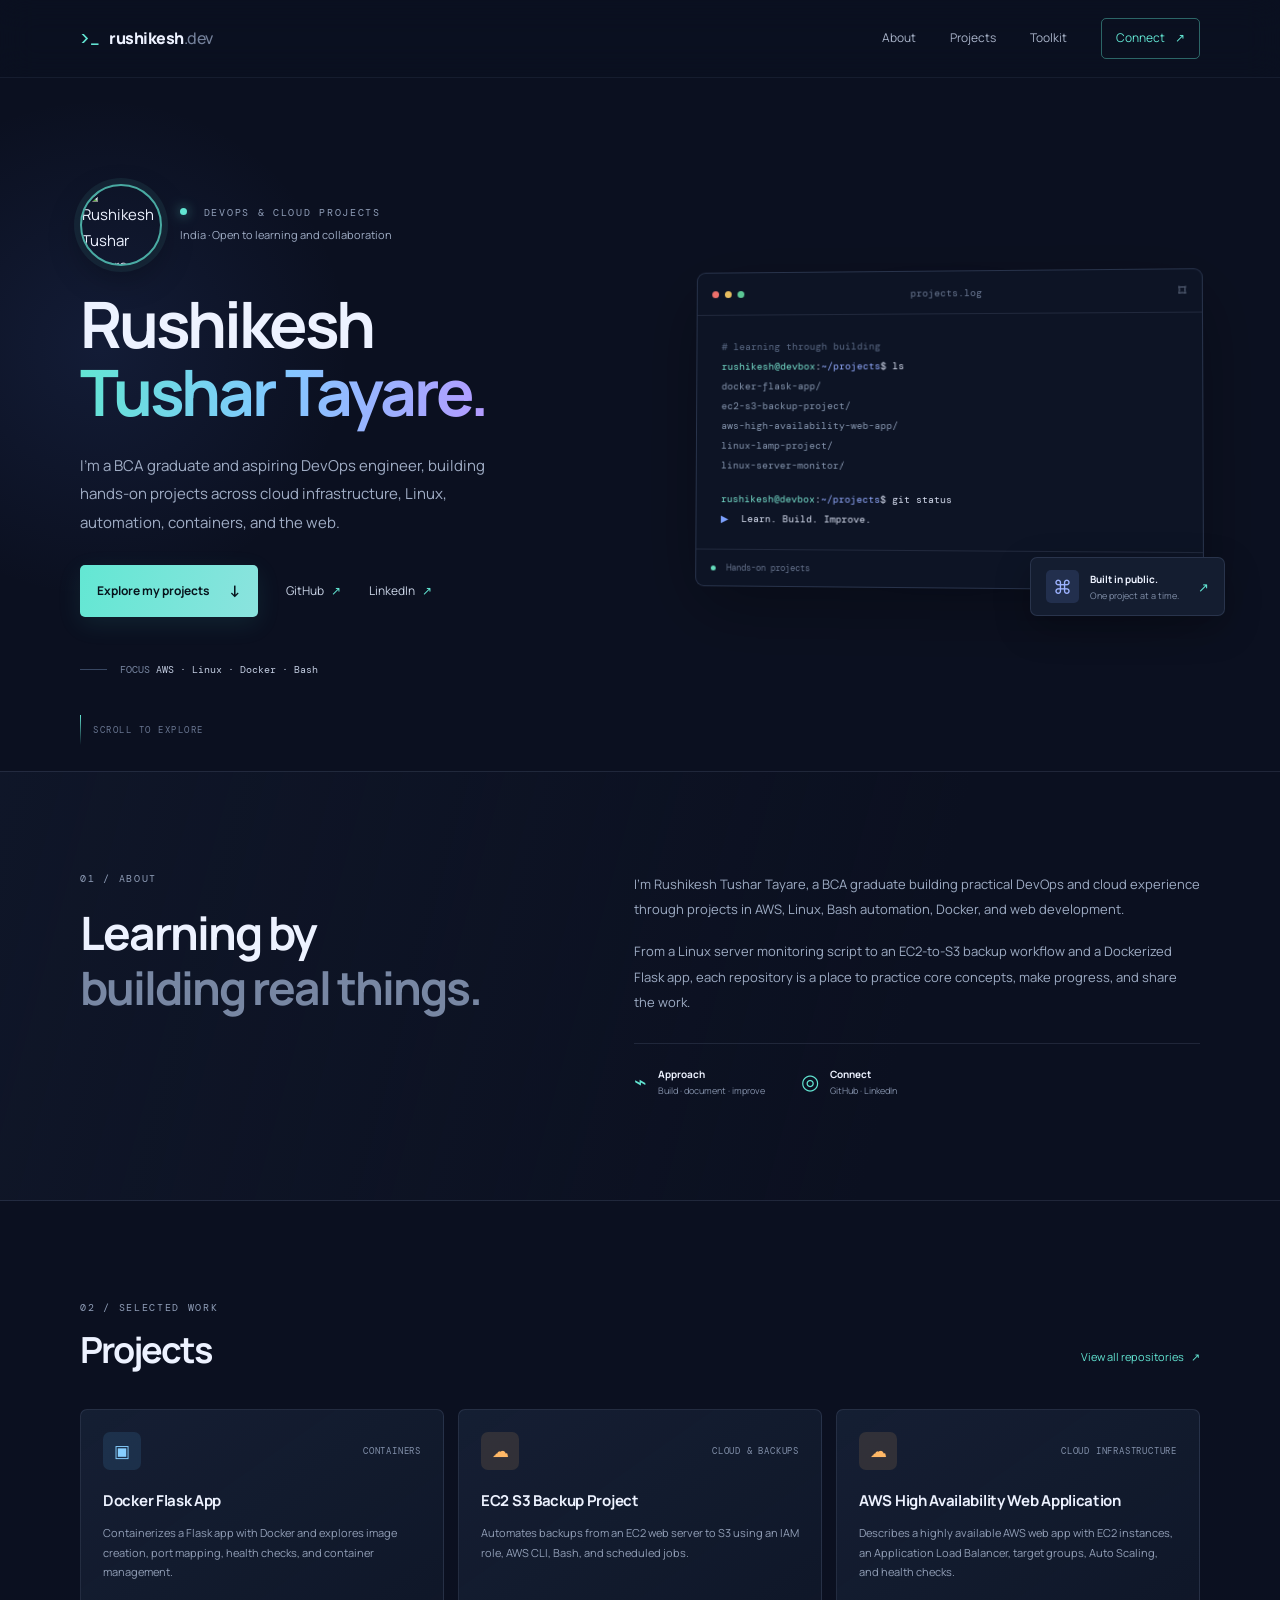
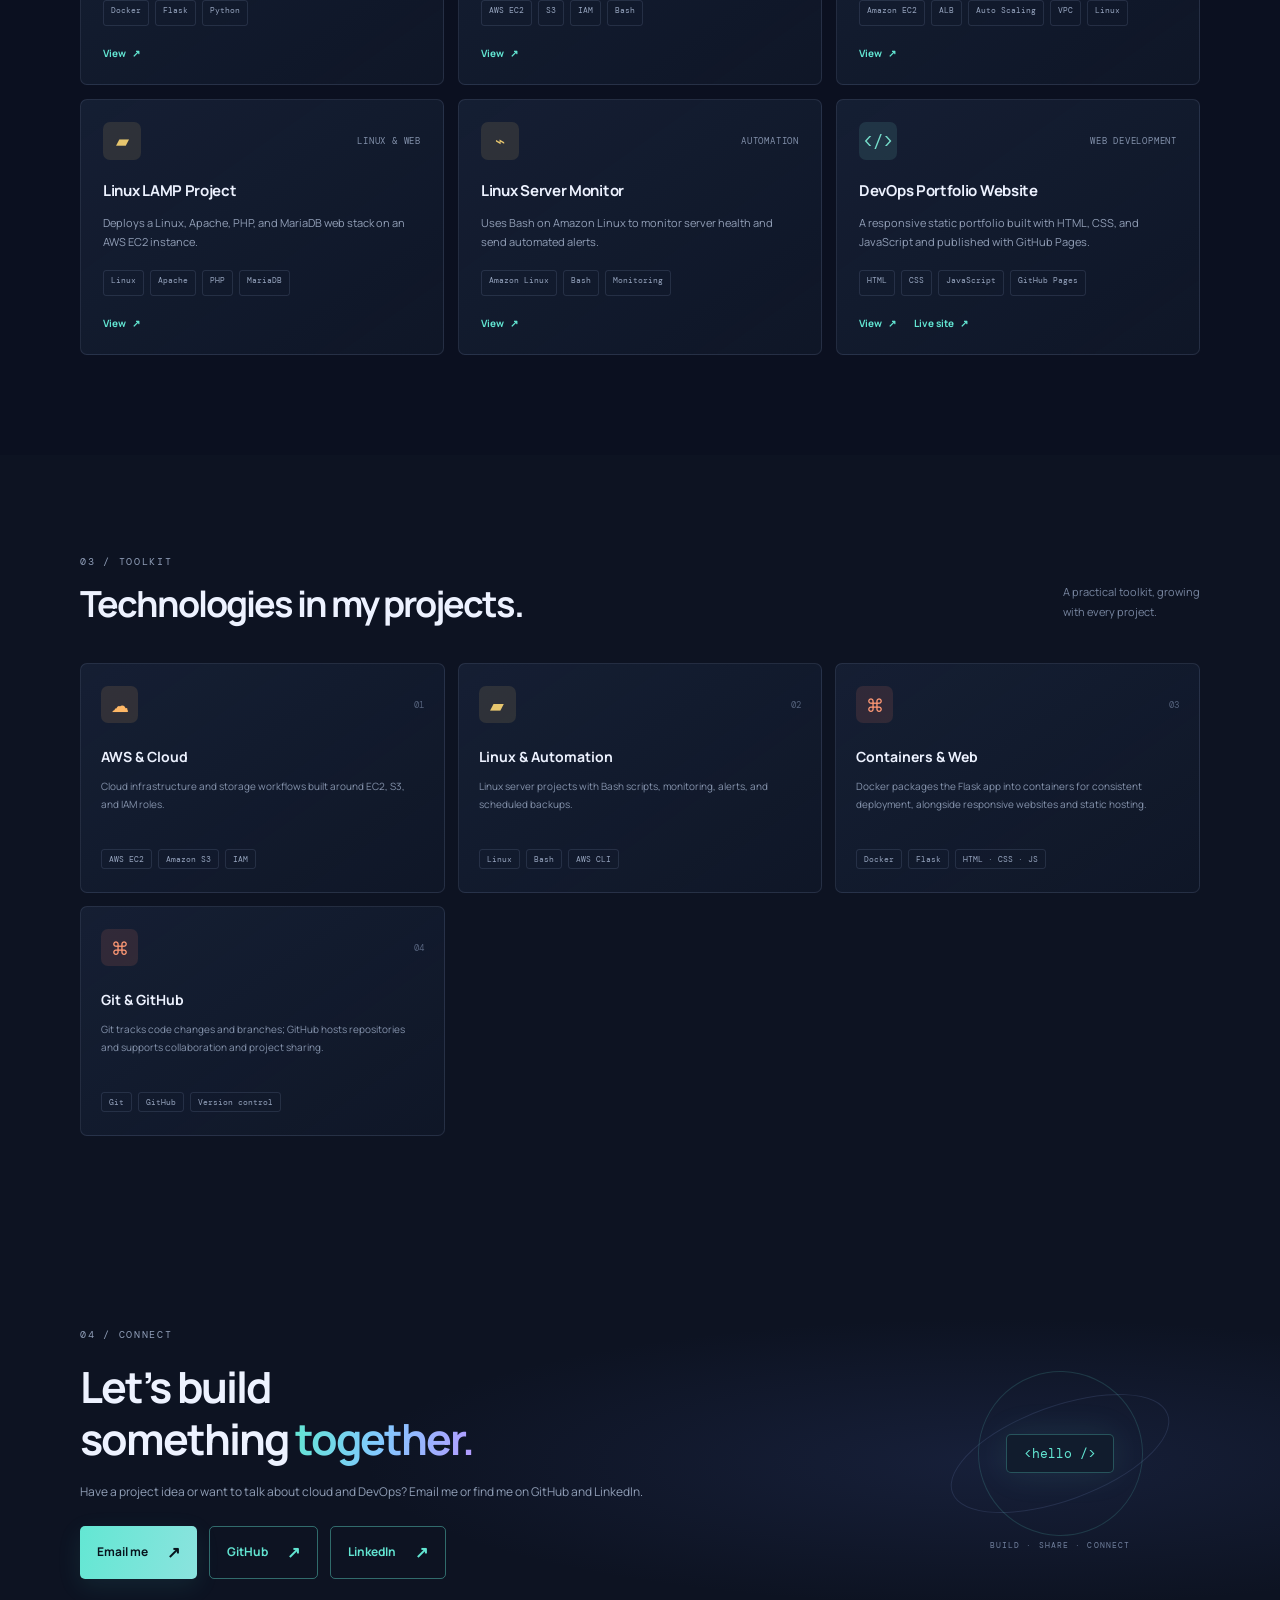
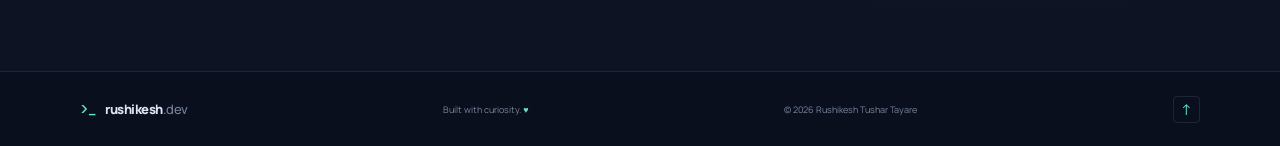
==== index.html @ ea8a92d8 "Updated portfolio" ====
<!doctype html>
<html lang="en">
<head>
  <meta charset="utf-8">
  <meta name="viewport" content="width=device-width, initial-scale=1">
  <meta name="theme-color" content="#0b1020">
  <meta name="description" content="Explore the DevOps, cloud, Linux, and web development projects of Rushikesh Tushar Tayare.">
  <meta property="og:type" content="website">
  <meta property="og:title" content="Rushikesh Tushar Tayare | DevOps &amp; Cloud Projects">
  <meta property="og:description" content="Hands-on projects in AWS, Linux, Docker, automation, and web development.">
  <meta property="og:image" content="https://avatars.githubusercontent.com/u/154408357?v=4">
  <title>Rushikesh Tushar Tayare | DevOps &amp; Cloud Projects</title>
  <link rel="icon" type="image/svg+xml" href="favicon.svg">
  <link rel="preconnect" href="https://fonts.googleapis.com">
  <link rel="preconnect" href="https://fonts.gstatic.com" crossorigin>
  <link href="https://fonts.googleapis.com/css2?family=DM+Mono:wght@400;500&family=Manrope:wght@400;500;600;700;800&display=swap" rel="stylesheet">
  <link rel="stylesheet" href="style.css">
  <link rel="stylesheet" href="portfolio.css">
  <script src="script.js" defer></script>
</head>
<body>
  <a class="skip-link" href="#main">Skip to content</a>
  <header class="site-header">
    <nav class="nav shell" aria-label="Main navigation">
      <a class="brand" href="#home" aria-label="Rushikesh Tushar Tayare home">
        <span class="brand-mark">&gt;_</span>
        <span>rushikesh<span class="brand-muted">.dev</span></span>
      </a>
      <button class="menu-toggle" aria-expanded="false" aria-controls="nav-links" aria-label="Open navigation">
        <span></span><span></span>
      </button>
      <div class="nav-links" id="nav-links">
        <a href="#about">About</a>
        <a href="#projects">Projects</a>
        <a href="#skills">Toolkit</a>
        <a class="nav-cta" href="#contact">Connect <span aria-hidden="true">↗</span></a>
      </div>
    </nav>
  </header>

  <main id="main">
    <section class="hero shell" id="home">
      <div class="hero-copy">
        <div class="hero-profile">
          <img
            class="profile-photo"
            src="https://avatars.githubusercontent.com/u/154408357?v=4"
            alt="Rushikesh Tushar Tayare"
            width="88"
            height="88"
            fetchpriority="high">
          <div>
            <p class="eyebrow"><span class="status-dot"></span> DEVOPS &amp; CLOUD PROJECTS</p>
            <p class="profile-location">India <span aria-hidden="true">·</span> Open to learning and collaboration</p>
          </div>
        </div>
        <h1>Rushikesh<br><span class="gradient-text">Tushar Tayare.</span></h1>
        <p class="hero-lede">I’m a BCA graduate and aspiring DevOps engineer, building hands-on projects across cloud infrastructure, Linux, automation, containers, and the web.</p>
        <div class="hero-actions">
          <a class="button button-primary" href="#projects">Explore my projects <span aria-hidden="true">↓</span></a>
          <a class="text-link" href="https://github.com/RushikeshTayare" target="_blank" rel="noopener noreferrer">GitHub <span aria-hidden="true">↗</span></a>
          <a class="text-link" href="https://www.linkedin.com/in/rushikesh-tayare-87b55a338/" target="_blank" rel="noopener noreferrer">LinkedIn <span aria-hidden="true">↗</span></a>
        </div>
        <div class="hero-note">
          <span class="note-line"></span>
          <span>FOCUS <b>AWS · Linux · Docker · Bash</b></span>
        </div>
      </div>
      <div class="terminal-wrap" aria-label="Project highlights">
        <div class="terminal-glow"></div>
        <div class="terminal">
          <div class="terminal-bar">
            <div class="window-dots"><i></i><i></i><i></i></div>
            <span>projects.log</span>
            <span class="terminal-lock" aria-hidden="true">⌑</span>
          </div>
          <div class="terminal-body">
            <p class="terminal-muted"># learning through building</p>
            <p><span class="prompt">rushikesh@devbox</span>:<span class="path">~/projects</span>$ ls</p>
            <p class="terminal-green">docker-flask-app/</p>
            <p class="terminal-green">ec2-s3-backup-project/</p>
            <p class="terminal-green">aws-high-availability-web-app/</p>
            <p class="terminal-green">linux-lamp-project/</p>
            <p class="terminal-green">linux-server-monitor/</p>
            <p class="terminal-spacer"><span class="prompt">rushikesh@devbox</span>:<span class="path">~/projects</span>$ git status</p>
            <p><span class="terminal-blue">▶</span> Learn. Build. Improve.</p>
          </div>
          <div class="terminal-footer">
            <span><i class="tiny-dot"></i> Hands-on projects</span>
            <span>GITHUB&nbsp; · &nbsp;OPEN SOURCE</span>
          </div>
        </div>
        <div class="float-card">
          <span class="float-icon" aria-hidden="true">⌘</span>
          <span><b>Built in public.</b><small>One project at a time.</small></span>
          <span class="float-spark" aria-hidden="true">↗</span>
        </div>
      </div>
      <a class="scroll-cue" href="#about"><span></span> SCROLL TO EXPLORE</a>
    </section>

    <section class="section about-section" id="about">
      <div class="shell two-column">
        <div>
          <p class="eyebrow">01 / ABOUT</p>
          <h2>Learning by<br><span class="muted-heading">building real things.</span></h2>
        </div>
        <div class="about-content">
          <p>I’m Rushikesh Tushar Tayare, a BCA graduate building practical DevOps and cloud experience through projects in AWS, Linux, Bash automation, Docker, and web development.</p>
          <p>From a Linux server monitoring script to an EC2-to-S3 backup workflow and a Dockerized Flask app, each repository is a place to practice core concepts, make progress, and share the work.</p>
          <div class="about-facts">
            <div>
              <span class="fact-icon" aria-hidden="true">⌁</span>
              <span><b>Approach</b><small>Build · document · improve</small></span>
            </div>
            <div>
              <span class="fact-icon" aria-hidden="true">◎</span>
              <span><b>Connect</b><small>GitHub · LinkedIn</small></span>
            </div>
          </div>
        </div>
      </div>
    </section>

    <section class="section projects-section" id="projects">
      <div class="shell">
        <div class="section-heading">
          <div>
            <p class="eyebrow">02 / SELECTED WORK</p>
            <h2>Projects</h2>
          </div>
          <a class="section-aside projects-profile-link" href="https://github.com/RushikeshTayare?tab=repositories" target="_blank" rel="noopener noreferrer">View all repositories <span aria-hidden="true">↗</span></a>
        </div>
        <div class="repo-grid">
          <article class="repo-card">
            <div class="repo-card-top"><span class="repo-icon icon-docker" aria-hidden="true">▣</span><span class="repo-category">CONTAINERS</span></div>
            <h3>Docker Flask App</h3>
            <p>Containerizes a Flask app with Docker and explores image creation, port mapping, health checks, and container management.</p>
            <div class="project-stack"><span>Docker</span><span>Flask</span><span>Python</span></div>
            <a class="repo-link" href="https://github.com/RushikeshTayare/Docker-Flask-App" target="_blank" rel="noopener noreferrer" aria-label="View Docker Flask App on GitHub">View <span aria-hidden="true">↗</span></a>
          </article>
          <article class="repo-card">
            <div class="repo-card-top"><span class="repo-icon icon-aws" aria-hidden="true">☁</span><span class="repo-category">CLOUD &amp; BACKUPS</span></div>
            <h3>EC2 S3 Backup Project</h3>
            <p>Automates backups from an EC2 web server to S3 using an IAM role, AWS CLI, Bash, and scheduled jobs.</p>
            <div class="project-stack"><span>AWS EC2</span><span>S3</span><span>IAM</span><span>Bash</span></div>
            <a class="repo-link" href="https://github.com/RushikeshTayare/ec2-s3-backup-project" target="_blank" rel="noopener noreferrer" aria-label="View EC2 S3 Backup Project on GitHub">View <span aria-hidden="true">↗</span></a>
          </article>
          <article class="repo-card">
            <div class="repo-card-top"><span class="repo-icon icon-aws" aria-hidden="true">☁</span><span class="repo-category">CLOUD INFRASTRUCTURE</span></div>
            <h3>AWS High Availability Web Application</h3>
            <p>Describes a highly available AWS web app with EC2 instances, an Application Load Balancer, target groups, Auto Scaling, and health checks.</p>
            <div class="project-stack"><span>Amazon EC2</span><span>ALB</span><span>Auto Scaling</span><span>VPC</span><span>Linux</span></div>
            <a class="repo-link" href="https://www.linkedin.com/posts/rushikesh-tayare-87b55a338_aws-awscloud-cloudcomputing-ugcPost-7507514193667887104-Xfch/" target="_blank" rel="noopener noreferrer" aria-label="View AWS High Availability Web Application post on LinkedIn">View <span aria-hidden="true">↗</span></a>
          </article>
          <article class="repo-card">
            <div class="repo-card-top"><span class="repo-icon icon-linux" aria-hidden="true">▰</span><span class="repo-category">LINUX &amp; WEB</span></div>
            <h3>Linux LAMP Project</h3>
            <p>Deploys a Linux, Apache, PHP, and MariaDB web stack on an AWS EC2 instance.</p>
            <div class="project-stack"><span>Linux</span><span>Apache</span><span>PHP</span><span>MariaDB</span></div>
            <a class="repo-link" href="https://github.com/RushikeshTayare/linux-lamp-project" target="_blank" rel="noopener noreferrer" aria-label="View Linux LAMP Project on GitHub">View <span aria-hidden="true">↗</span></a>
          </article>
          <article class="repo-card">
            <div class="repo-card-top"><span class="repo-icon icon-linux" aria-hidden="true">⌁</span><span class="repo-category">AUTOMATION</span></div>
            <h3>Linux Server Monitor</h3>
            <p>Uses Bash on Amazon Linux to monitor server health and send automated alerts.</p>
            <div class="project-stack"><span>Amazon Linux</span><span>Bash</span><span>Monitoring</span></div>
            <a class="repo-link" href="https://github.com/RushikeshTayare/linux-server-monitor" target="_blank" rel="noopener noreferrer" aria-label="View Linux Server Monitor on GitHub">View <span aria-hidden="true">↗</span></a>
          </article>
          <article class="repo-card">
            <div class="repo-card-top"><span class="repo-icon icon-web" aria-hidden="true">&lt;/&gt;</span><span class="repo-category">WEB DEVELOPMENT</span></div>
            <h3>DevOps Portfolio Website</h3>
            <p>A responsive static portfolio built with HTML, CSS, and JavaScript and published with GitHub Pages.</p>
            <div class="project-stack"><span>HTML</span><span>CSS</span><span>JavaScript</span><span>GitHub Pages</span></div>
            <div class="repo-actions">
              <a class="repo-link" href="https://github.com/RushikeshTayare/DevOps-Portfolio-Website" target="_blank" rel="noopener noreferrer" aria-label="View DevOps Portfolio Website repository on GitHub">View <span aria-hidden="true">↗</span></a>
              <a class="repo-link" href="https://RushikeshTayare.github.io/DevOps-Portfolio-Website/" target="_blank" rel="noopener noreferrer" aria-label="View live DevOps Portfolio Website">Live site <span aria-hidden="true">↗</span></a>
            </div>
          </article>
        </div>
      </div>
    </section>

    <section class="section skills-section" id="skills">
      <div class="shell">
        <div class="section-heading">
          <div>
            <p class="eyebrow">03 / TOOLKIT</p>
            <h2>Technologies in my projects.</h2>
          </div>
          <p class="section-aside">A practical toolkit, growing<br>with every project.</p>
        </div>
        <div class="skill-grid">
          <article class="skill-card">
            <div class="skill-top"><span class="skill-icon icon-aws" aria-hidden="true">☁</span><span class="skill-index">01</span></div>
            <h3>AWS &amp; Cloud</h3>
            <p>Cloud infrastructure and storage workflows built around EC2, S3, and IAM roles.</p>
            <div class="skill-tags"><span>AWS EC2</span><span>Amazon S3</span><span>IAM</span></div>
          </article>
          <article class="skill-card">
            <div class="skill-top"><span class="skill-icon icon-linux" aria-hidden="true">▰</span><span class="skill-index">02</span></div>
            <h3>Linux &amp; Automation</h3>
            <p>Linux server projects with Bash scripts, monitoring, alerts, and scheduled backups.</p>
            <div class="skill-tags"><span>Linux</span><span>Bash</span><span>AWS CLI</span></div>
          </article>
          <article class="skill-card">
            <div class="skill-top"><span class="skill-icon icon-git" aria-hidden="true">⌘</span><span class="skill-index">03</span></div>
            <h3>Containers &amp; Web</h3>
            <p>Docker packages the Flask app into containers for consistent deployment, alongside responsive websites and static hosting.</p>
            <div class="skill-tags"><span>Docker</span><span>Flask</span><span>HTML · CSS · JS</span></div>
          </article>
          <article class="skill-card">
            <div class="skill-top"><span class="skill-icon icon-git" aria-hidden="true">⌘</span><span class="skill-index">04</span></div>
            <h3>Git &amp; GitHub</h3>
            <p>Git tracks code changes and branches; GitHub hosts repositories and supports collaboration and project sharing.</p>
            <div class="skill-tags"><span>Git</span><span>GitHub</span><span>Version control</span></div>
          </article>
        </div>
      </div>
    </section>

    <section class="contact-section" id="contact">
      <div class="shell contact-inner">
        <div>
          <p class="eyebrow">04 / CONNECT</p>
          <h2>Let’s build<br>something <span class="gradient-text">together.</span></h2>
          <p>Have a project idea or want to talk about cloud and DevOps? Email me or find me on GitHub and LinkedIn.</p>
          <div class="contact-links">
            <a class="button button-primary" href="mailto:tayarerushikesh5@gmail.com">Email me <span aria-hidden="true">↗</span></a>
            <a class="button button-outline" href="https://github.com/RushikeshTayare" target="_blank" rel="noopener noreferrer">GitHub <span aria-hidden="true">↗</span></a>
            <a class="button button-outline" href="https://www.linkedin.com/in/rushikesh-tayare-87b55a338/" target="_blank" rel="noopener noreferrer">LinkedIn <span aria-hidden="true">↗</span></a>
          </div>
        </div>
        <div class="contact-aside" aria-hidden="true">
          <span class="contact-orbit orbit-one"></span>
          <span class="contact-orbit orbit-two"></span>
          <span class="contact-symbol">&lt;hello /&gt;</span>
          <small>BUILD · SHARE · CONNECT</small>
        </div>
      </div>
    </section>
  </main>

  <footer class="footer">
    <div class="shell footer-inner">
      <a class="brand" href="#home" aria-label="Back to Rushikesh Tushar Tayare home">
        <span class="brand-mark">&gt;_</span>
        <span>rushikesh<span class="brand-muted">.dev</span></span>
      </a>
      <span>Built with curiosity. <span class="footer-heart" aria-hidden="true">♥</span></span>
      <span>© <span id="year">2026</span> Rushikesh Tushar Tayare</span>
      <a class="back-top" href="#home" aria-label="Back to top">↑</a>
    </div>
  </footer>
</body>
</html>
---- style.css ----
:root{--bg:#0b1020;--surface:#10172a;--surface-2:#141d32;--line:rgba(168,186,220,.13);--text:#edf2ff;--muted:#9aa8c2;--dim:#65738e;--cyan:#62e5d2;--blue:#7c9dff;--purple:#bd8cff;--mono:"DM Mono",monospace;--sans:"Manrope",sans-serif}*{box-sizing:border-box}html{scroll-behavior:smooth;scroll-padding-top:90px}body{margin:0;background:var(--bg);color:var(--text);font-family:var(--sans);font-size:15px;line-height:1.7;-webkit-font-smoothing:antialiased}a{color:inherit;text-decoration:none}button{font:inherit}.shell{width:min(1120px,calc(100% - 56px));margin-inline:auto}.skip-link{position:absolute;top:-60px;left:20px;padding:10px 16px;background:var(--cyan);color:var(--bg);z-index:20}.skip-link:focus{top:10px}.site-header{height:78px;border-bottom:1px solid rgba(168,186,220,.08);position:sticky;top:0;z-index:10;background:rgba(11,16,32,.88);backdrop-filter:blur(16px)}.nav{height:100%;display:flex;align-items:center;justify-content:space-between}.brand{display:inline-flex;align-items:center;gap:10px;font-weight:800;letter-spacing:-.5px;font-size:16px}.brand-mark{font:500 16px var(--mono);color:var(--cyan)}.brand-muted{color:#74819a;font-weight:500}.nav-links{display:flex;align-items:center;gap:34px;font-size:12px;color:#aab5ca}.nav-links>a:not(.nav-cta):hover,.text-link:hover{color:var(--cyan)}.nav-cta{border:1px solid rgba(98,229,210,.4);padding:9px 14px;color:var(--cyan);border-radius:5px}.nav-cta span{padding-left:8px}.menu-toggle{display:none}.hero{min-height:650px;padding-top:106px;padding-bottom:95px;display:grid;grid-template-columns:1fr .92fr;align-items:center;gap:60px;position:relative}.hero:before{content:"";position:absolute;width:520px;height:520px;left:-240px;top:10px;background:radial-gradient(circle,rgba(77,115,216,.12),transparent 68%);pointer-events:none}.hero-copy{position:relative;z-index:1}.eyebrow{font:400 10px var(--mono);letter-spacing:1.7px;color:#8f9db7;margin:0 0 20px}.status-dot{display:inline-block;width:7px;height:7px;background:var(--cyan);border-radius:50%;margin-right:9px;box-shadow:0 0 12px rgba(98,229,210,.65);vertical-align:1px}.hero h1{font-size:clamp(48px,6.4vw,76px);line-height:1.07;letter-spacing:-4px;margin:0;font-weight:700}.gradient-text{background:linear-gradient(100deg,var(--cyan),#82c9ff 48%,#b49aff);background-clip:text;-webkit-background-clip:text;color:transparent}.hero-lede{max-width:450px;color:#a0adc5;font-size:15px;margin:25px 0 28px;line-height:1.9}.hero-lede strong{color:#e8efff;font-weight:700}.hero-actions{display:flex;align-items:center;gap:28px}.button{display:inline-flex;align-items:center;gap:19px;padding:12px 17px;border-radius:5px;font-size:12px;font-weight:700}.button-primary{color:#07131c;background:linear-gradient(105deg,#63e7d3,#8be3de);box-shadow:0 7px 25px rgba(67,207,192,.1);transition:transform .2s,box-shadow .2s}.button-primary:hover{transform:translateY(-2px);box-shadow:0 10px 32px rgba(67,207,192,.23)}.button span{font-size:16px}.text-link{font-size:12px;color:#cad4e6}.text-link span{color:var(--cyan);padding-left:5px}.hero-note{display:flex;align-items:center;gap:13px;margin-top:46px;color:#7886a1;font:10px var(--mono)}.hero-note b{color:#c2cce0;font-weight:400}.note-line{height:1px;width:27px;background:#384762}.terminal-wrap{position:relative;padding:27px 0 28px}.terminal-glow{position:absolute;inset:10% 5%;background:radial-gradient(ellipse,rgba(64,101,199,.19),transparent 70%);filter:blur(20px)}.terminal{position:relative;border:1px solid rgba(137,161,207,.22);border-radius:9px;background:#0d1425;box-shadow:0 22px 70px rgba(0,0,0,.3);overflow:hidden;transform:perspective(900px) rotateY(-3deg) rotateX(1deg)}.terminal-bar{height:43px;border-bottom:1px solid var(--line);display:grid;grid-template-columns:1fr 1fr 1fr;align-items:center;text-align:center;color:#687690;font:10px var(--mono)}.window-dots{display:flex;gap:6px;padding-left:15px}.window-dots i{width:7px;height:7px;border-radius:50%;background:#ed706b}.window-dots i:nth-child(2){background:#e7bd5f}.window-dots i:nth-child(3){background:#5bc795}.terminal-lock{text-align:right;padding-right:15px;color:#75829a;font-size:15px}.terminal-body{padding:22px 25px 20px;color:#d6ddef;font:10px/2 var(--mono);white-space:nowrap}.terminal-body p{margin:0}.terminal-muted{color:#586782}.prompt{color:#75ddca}.path{color:#91a9fc}.terminal-green{color:#8494ad}.terminal-spacer{margin-top:14px!important}.terminal-blue{color:#7da2ff;padding-right:7px}.terminal-success{color:#63e4c1;margin-top:8px!important}.terminal-success span{font-size:14px;padding-right:5px}.terminal-url{color:#8492ac;padding-left:19px}.cursor{display:inline-block;height:12px;width:6px;background:var(--cyan);vertical-align:-2px;animation:blink 1s steps(2,start) infinite}.terminal-footer{border-top:1px solid var(--line);height:37px;padding:0 15px;display:flex;align-items:center;justify-content:space-between;color:#65728c;font:9px var(--mono)}.tiny-dot{display:inline-block;width:5px;height:5px;border-radius:50%;background:#65dcbc;margin-right:6px}.float-card{position:absolute;right:-25px;bottom:0;display:flex;gap:11px;align-items:center;border:1px solid rgba(143,166,210,.17);background:#141d30;padding:12px 15px;border-radius:7px;box-shadow:0 12px 35px rgba(0,0,0,.25)}.float-icon{display:grid;place-items:center;background:rgba(124,157,255,.14);color:#9db2ff;width:33px;height:33px;border-radius:5px;font-size:19px}.float-card b,.float-card small{display:block}.float-card b{font-size:10px}.float-card small{font-size:9px;color:#8290aa}.float-spark{color:var(--cyan);font-size:13px;margin-left:8px}.scroll-cue{position:absolute;bottom:26px;left:0;color:#697691;font:9px var(--mono);letter-spacing:1.5px;display:flex;align-items:center;gap:12px}.scroll-cue span{height:30px;width:1px;background:linear-gradient(var(--cyan),transparent)}.section{padding:100px 0}.about-section{border-top:1px solid var(--line);border-bottom:1px solid var(--line);background:linear-gradient(105deg,rgba(20,29,50,.45),transparent 70%)}.two-column{display:grid;grid-template-columns:.9fr 1.1fr;gap:90px}.section h2,.contact-section h2{font-size:clamp(32px,4.2vw,46px);line-height:1.2;letter-spacing:-2px;margin:0;font-weight:700}.muted-heading{color:#7887a3}.about-content>p{color:#9eacc4;margin:0 0 17px;font-size:13px;line-height:1.95}.about-facts{border-top:1px solid var(--line);margin-top:28px;padding-top:20px;display:flex;gap:36px}.about-facts>div{display:flex;gap:11px;align-items:center}.fact-icon{font-size:21px;color:var(--cyan)}.about-facts b,.about-facts small{display:block}.about-facts b{font-size:10px}.about-facts small{font-size:9px;color:#8491aa}.skills-section{background:#0d1322}.section-heading{display:flex;align-items:end;justify-content:space-between;margin-bottom:38px}.section-heading .eyebrow{margin-bottom:14px}.section-heading h2{font-size:36px}.section-aside{font-size:11px;color:#7886a0;margin:0 0 4px;line-height:1.8}.skill-grid{display:grid;grid-template-columns:repeat(3,1fr);gap:13px}.skill-card{background:linear-gradient(145deg,rgba(22,32,53,.92),rgba(16,24,41,.8));border:1px solid var(--line);padding:22px 20px 19px;border-radius:7px;min-height:230px;transition:border-color .2s,transform .2s}.skill-card:hover{border-color:rgba(98,229,210,.35);transform:translateY(-3px)}.skill-top{display:flex;align-items:center;justify-content:space-between;margin-bottom:22px}.skill-icon{height:37px;width:37px;display:grid;place-items:center;border-radius:7px;font-size:18px}.icon-git{color:#ff9975;background:rgba(255,135,103,.12)}.icon-linux{color:#e7c66e;background:rgba(231,198,110,.12)}.icon-aws{color:#ffb866;background:rgba(255,184,102,.12)}.icon-web{color:#75ddca;background:rgba(117,221,202,.12);font:11px var(--mono)}.skill-index{font:9px var(--mono);color:#55627c}.skill-card h3{font-size:14px;margin:0 0 8px}.skill-card p{font-size:10px;color:#8593ac;line-height:1.8;min-height:55px;margin:0 0 17px}.skill-tags,.project-stack{display:flex;flex-wrap:wrap;gap:6px}.skill-tags span,.project-stack span{font:8px var(--mono);color:#96a4be;border:1px solid rgba(154,174,213,.15);padding:4px 7px;border-radius:3px}.learning-note{margin:22px 0 0;text-align:center;color:#8491a8;font-size:10px}.learning-note span{color:var(--cyan);padding-right:6px}.projects-section{background:#0b1020}.project-card{display:grid;grid-template-columns:1.05fr .95fr;border:1px solid var(--line);border-radius:8px;overflow:hidden;background:#11192b}.project-visual{min-height:355px;background:radial-gradient(ellipse at 60% 45%,rgba(49,75,143,.46),transparent 58%),linear-gradient(135deg,#111d35,#0d1425);position:relative;display:grid;place-items:center;overflow:hidden}.project-grid-bg{position:absolute;inset:0;background-image:linear-gradient(rgba(142,164,208,.055) 1px,transparent 1px),linear-gradient(90deg,rgba(142,164,208,.055) 1px,transparent 1px);background-size:34px 34px;mask-image:linear-gradient(transparent,#000 25%,#000 75%,transparent)}.browser-window{width:72%;height:240px;background:#f5f7fb;border-radius:7px;position:relative;box-shadow:0 22px 58px rgba(0,0,0,.38);transform:rotate(-3deg);overflow:hidden}.browser-top{height:24px;background:#e9edf5;display:flex;align-items:center;gap:4px;padding:0 9px}.browser-top span{height:5px;width:5px;border-radius:50%;background:#f0807b}.browser-top span:nth-child(2){background:#edc96b}.browser-top span:nth-child(3){background:#75c99a}.browser-top i{height:7px;width:52%;margin-left:13px;border-radius:7px;background:#d6dce8}.browser-content{position:relative;height:calc(100% - 24px);padding:14px 20px;background:linear-gradient(120deg,#fafbff,#e9f2ff)}.mini-nav{display:flex;align-items:center;gap:13px;color:#8d9ab4}.mini-nav b{font:800 12px var(--sans);color:#1d2942;margin-right:auto}.mini-nav b span{color:#43cbbb}.mini-nav i{width:20px;height:3px;border-radius:3px;background:#d1d9e8}.mini-copy{position:relative;z-index:2;margin-top:27px}.mini-copy small{display:block;font:7px var(--mono);letter-spacing:1px;color:#7687a7}.mini-copy strong{display:block;color:#172542;font-size:24px;line-height:1.15;letter-spacing:-1px;margin:6px 0}.mini-copy em{display:block;height:3px;width:75px;margin:4px 0;background:#c8d4e8;border-radius:4px}.mini-copy em+em{width:55px}.mini-copy button{display:block;margin-top:12px;width:55px;height:14px;border:0;border-radius:3px;background:#45cbb9}.mini-orb{position:absolute;right:23px;top:37px;width:120px;height:120px;border-radius:50%;background:radial-gradient(circle at 35% 30%,#c7d8ff,#7292eb 45%,#8c65c9 75%);box-shadow:0 13px 26px rgba(87,105,177,.28)}.visual-label{position:absolute;left:19px;bottom:16px;color:#8090ad;font:8px var(--mono);letter-spacing:1px}.project-info{padding:40px 37px;display:flex;flex-direction:column;justify-content:center}.project-type{font:9px var(--mono);letter-spacing:1px;color:#8a99b4;margin:0 0 14px}.project-info h3{font-size:22px;letter-spacing:-.8px;margin:0 0 12px}.project-info>p:not(.project-type){font-size:11px;line-height:1.9;color:#94a1b8;margin:0 0 18px}.project-stack{margin-bottom:24px}.project-links{display:flex;gap:23px;font-size:10px;font-weight:700}.project-links a{color:#c9d4e8}.project-links a:hover{color:var(--cyan)}.project-links span{color:var(--cyan);padding-left:4px}.coming-soon{margin-top:14px;border:1px dashed rgba(147,168,205,.2);padding:15px 18px;border-radius:6px;display:flex;align-items:center;gap:13px}.coming-icon{width:30px;height:30px;border-radius:5px;display:grid;place-items:center;color:var(--cyan);background:rgba(98,229,210,.08);font-size:18px}.coming-soon b,.coming-soon small{display:block}.coming-soon b{font-size:10px}.coming-soon small{font-size:9px;color:#8592a9}.coming-status{margin-left:auto;color:#8796b0;font:8px var(--mono);letter-spacing:1px}.journey-section{border-top:1px solid var(--line);border-bottom:1px solid var(--line);background:linear-gradient(105deg,#10182a,#0b1020 68%)}.journey-layout{gap:100px}.journey-intro{font-size:12px;color:#8d9ab2;line-height:1.9;max-width:300px;margin-top:22px}.timeline{position:relative}.timeline:before{content:"";position:absolute;top:16px;bottom:17px;left:16px;width:1px;background:linear-gradient(var(--cyan),rgba(135,157,202,.13) 65%)}.timeline-item{display:grid;grid-template-columns:34px 1fr auto;gap:14px;position:relative;margin-bottom:23px}.timeline-item:last-child{margin-bottom:0}.timeline-marker{position:relative;z-index:1;width:33px;height:33px;border-radius:50%;border:1px solid #35415b;background:#11192a;display:grid;place-items:center;color:#8794ad;font:9px var(--mono)}.timeline-item.done .timeline-marker,.timeline-item.active .timeline-marker{border-color:var(--cyan);color:var(--cyan);background:#102128}.timeline-item small{font:8px var(--mono);letter-spacing:1.1px;color:#8190aa}.timeline-item h3{font-size:12px;margin:3px 0 2px}.timeline-item p{font-size:10px;color:#8491a8;margin:0}.timeline-state{align-self:start;margin-top:10px;color:#71809b;font:8px var(--mono);letter-spacing:.8px}.timeline-item.active .timeline-state{color:var(--cyan)}.contact-section{padding:92px 0;background:radial-gradient(ellipse at 78% 52%,rgba(62,82,151,.2),transparent 45%),#0d1322}.contact-inner{display:flex;align-items:center;justify-content:space-between}.contact-section h2{font-size:43px}.contact-section>div>div:first-child>p:not(.eyebrow){color:#909eb6;font-size:12px;margin:17px 0 21px}.contact-aside{width:280px;height:205px;position:relative;display:grid;place-items:center}.contact-orbit{position:absolute;border:1px solid rgba(130,158,219,.16);border-radius:50%;transform:rotate(-20deg)}.orbit-one{width:230px;height:95px}.orbit-two{width:165px;height:165px;border-color:rgba(98,229,210,.16)}.contact-symbol{z-index:1;padding:10px 17px;border:1px solid rgba(98,229,210,.28);border-radius:5px;background:#111c2d;color:var(--cyan);font:13px var(--mono);box-shadow:0 0 35px rgba(98,229,210,.1)}.contact-aside small{position:absolute;bottom:4px;text-align:center;color:#71809d;letter-spacing:1.1px;font:8px/1.7 var(--mono)}.footer{border-top:1px solid var(--line);background:#0a0f1d}.footer-inner{min-height:74px;display:flex;align-items:center;justify-content:space-between;color:#78859d;font-size:9px}.footer .brand{color:#dce5f5;font-size:13px}.footer .brand-mark{font-size:14px}.footer-heart{color:#75daca}.back-top{width:27px;height:27px;display:grid;place-items:center;border:1px solid var(--line);border-radius:4px;color:var(--cyan);font-size:15px}@keyframes blink{to{visibility:hidden}}@media(max-width:850px){.hero{gap:28px;grid-template-columns:1fr 1fr}.hero h1{font-size:58px}.terminal-body{padding:18px 15px;font-size:9px}.float-card{right:-8px}.two-column{gap:50px}.skill-grid{grid-template-columns:repeat(2,1fr)}.project-info{padding:30px 25px}.contact-aside{width:230px}}@media(max-width:650px){.shell{width:min(100% - 38px,500px)}.site-header{height:66px}.menu-toggle{display:flex;flex-direction:column;gap:5px;border:1px solid var(--line);background:transparent;padding:10px;border-radius:4px}.menu-toggle span{width:17px;height:1px;background:#d7e0f2}.nav-links{display:none;position:absolute;top:65px;left:0;right:0;padding:20px 22px 24px;background:#0e1526;border-bottom:1px solid var(--line);align-items:stretch;gap:17px}.nav-links.open{display:flex;flex-direction:column}.nav-cta{text-align:center}.hero{display:flex;flex-direction:column;align-items:stretch;padding-top:75px;padding-bottom:82px;gap:25px}.hero h1{font-size:clamp(48px,13vw,65px);letter-spacing:-3px}.hero-lede{font-size:13px}.hero-note{margin-top:31px}.terminal-wrap{margin:0 5px 5px}.terminal{transform:none}.terminal-body{font-size:9px;padding:17px 14px}.float-card{right:-10px}.scroll-cue{bottom:16px}.section{padding:72px 0}.two-column{grid-template-columns:1fr;gap:28px}.section h2,.contact-section h2{font-size:36px}.about-content>p{font-size:12px}.about-facts{gap:19px}.about-facts small{font-size:8px}.section-heading{align-items:start;gap:18px;flex-direction:column;margin-bottom:26px}.section-heading h2{font-size:31px}.section-aside br{display:none}.skill-grid{gap:9px}.skill-card{padding:17px 14px;min-height:245px}.skill-card p{font-size:9px}.project-card{grid-template-columns:1fr}.project-visual{min-height:270px}.browser-window{height:205px}.project-info{padding:27px 21px}.project-info h3{font-size:20px}.project-links{gap:16px}.coming-soon{align-items:flex-start}.coming-status{font-size:7px;padding-top:4px}.journey-layout{gap:35px}.timeline-item{grid-template-columns:34px 1fr;gap:11px}.timeline-state{grid-column:2;margin-top:-18px;margin-bottom:8px}.contact-section{padding:72px 0 54px}.contact-inner{display:block}.contact-section h2{font-size:37px}.contact-aside{margin:28px auto 0}.footer-inner{padding:17px 0;gap:12px;flex-wrap:wrap}.footer-inner>span:nth-child(2){order:3;width:100%}.footer-inner>span:nth-child(3){margin-left:auto}.back-top{order:2}}@media(prefers-reduced-motion:reduce){html{scroll-behavior:auto}*,*::before,*::after{animation-duration:.01ms!important;animation-iteration-count:1!important;transition-duration:.01ms!important}}
---- portfolio.css ----
.hero-profile {
  display: flex;
  align-items: center;
  gap: 18px;
  margin-bottom: 24px;
}

.profile-photo {
  display: block;
  width: 82px;
  height: 82px;
  flex: 0 0 82px;
  border: 2px solid rgba(98, 229, 210, .72);
  border-radius: 50%;
  object-fit: cover;
  box-shadow: 0 0 0 6px rgba(98, 229, 210, .08), 0 12px 32px rgba(0, 0, 0, .28);
}

.hero-profile .eyebrow {
  margin-bottom: 7px;
}

.profile-location {
  margin: 0;
  color: #a0adc5;
  font-size: 11px;
}

.hero h1 {
  font-size: clamp(42px, 5.2vw, 64px);
  letter-spacing: -3.2px;
}

.hero-note {
  text-transform: uppercase;
}

.hero-note b {
  text-transform: none;
}

.projects-profile-link {
  color: var(--cyan);
}

.projects-profile-link span {
  padding-left: 5px;
}

.repo-grid {
  display: grid;
  grid-template-columns: repeat(3, minmax(0, 1fr));
  gap: 14px;
}

.repo-card {
  display: flex;
  min-width: 0;
  flex-direction: column;
  padding: 22px;
  border: 1px solid var(--line);
  border-radius: 7px;
  background: linear-gradient(145deg, rgba(22, 32, 53, .92), rgba(16, 24, 41, .8));
  transition: border-color .2s, transform .2s, background .2s;
}

.repo-card:hover {
  transform: translateY(-3px);
  border-color: rgba(98, 229, 210, .38);
  background: linear-gradient(145deg, rgba(25, 38, 62, .96), rgba(16, 24, 41, .88));
}

.repo-card-top {
  display: flex;
  align-items: center;
  justify-content: space-between;
  gap: 12px;
  margin-bottom: 18px;
}

.repo-icon {
  display: grid;
  width: 38px;
  height: 38px;
  place-items: center;
  border-radius: 7px;
  font-size: 17px;
}

.icon-docker {
  color: #87cfff;
  background: rgba(88, 178, 235, .13);
}

.repo-category {
  color: #8290aa;
  font: 9px var(--mono);
  letter-spacing: .8px;
  text-align: right;
}

.repo-card h3 {
  margin: 0 0 9px;
  color: var(--text);
  font-size: 15px;
  letter-spacing: -.3px;
}

.repo-card > p {
  flex: 1;
  margin: 0 0 18px;
  color: #929fb7;
  font-size: 11px;
  line-height: 1.8;
}

.repo-card .project-stack {
  min-height: 26px;
  margin-bottom: 19px;
}

.repo-actions {
  display: flex;
  flex-wrap: wrap;
  gap: 18px;
}

.repo-link {
  display: inline-flex;
  width: fit-content;
  align-items: center;
  gap: 6px;
  color: var(--cyan);
  font-size: 10px;
  font-weight: 700;
}

.repo-link:hover,
.projects-profile-link:hover {
  color: #b6fff1;
}

.contact-links {
  display: flex;
  flex-wrap: wrap;
  gap: 12px;
  margin-top: 24px;
}

.button-outline {
  border: 1px solid rgba(98, 229, 210, .42);
  color: var(--cyan);
  transition: background .2s, border-color .2s;
}

.button-outline:hover {
  border-color: var(--cyan);
  background: rgba(98, 229, 210, .08);
}

a:focus-visible,
button:focus-visible {
  outline: 2px solid var(--cyan);
  outline-offset: 4px;
}

@media (max-width: 900px) {
  .repo-grid {
    grid-template-columns: repeat(2, minmax(0, 1fr));
  }
}

@media (max-width: 600px) {
  .hero-profile {
    gap: 14px;
  }

  .profile-photo {
    width: 68px;
    height: 68px;
    flex-basis: 68px;
  }

  .profile-location {
    max-width: 240px;
    font-size: 10px;
  }

  .hero h1 {
    font-size: clamp(40px, 11vw, 54px);
    letter-spacing: -2.7px;
  }

  .repo-grid {
    grid-template-columns: 1fr;
  }
}

@media (prefers-reduced-motion: reduce) {
  *,
  *::before,
  *::after {
    scroll-behavior: auto !important;
    animation-duration: .01ms !important;
    animation-iteration-count: 1 !important;
    transition-duration: .01ms !important;
  }
}
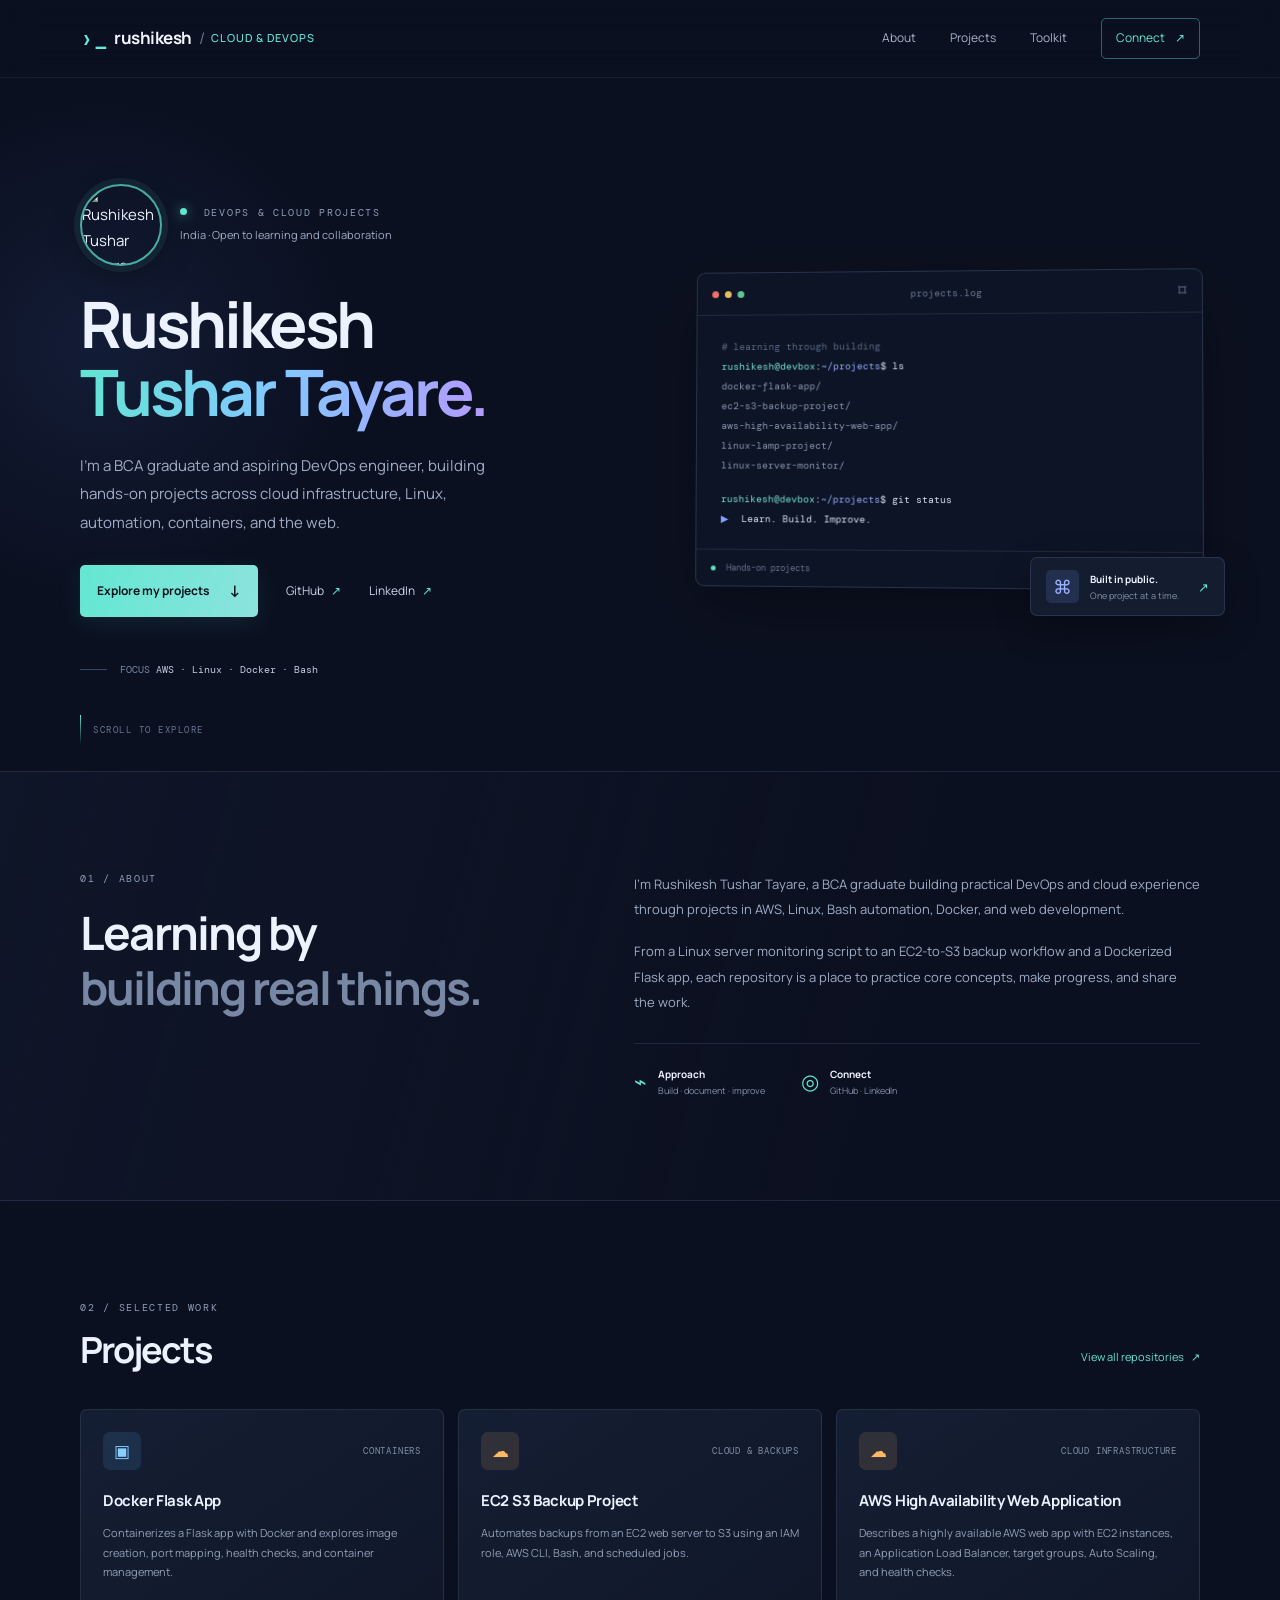
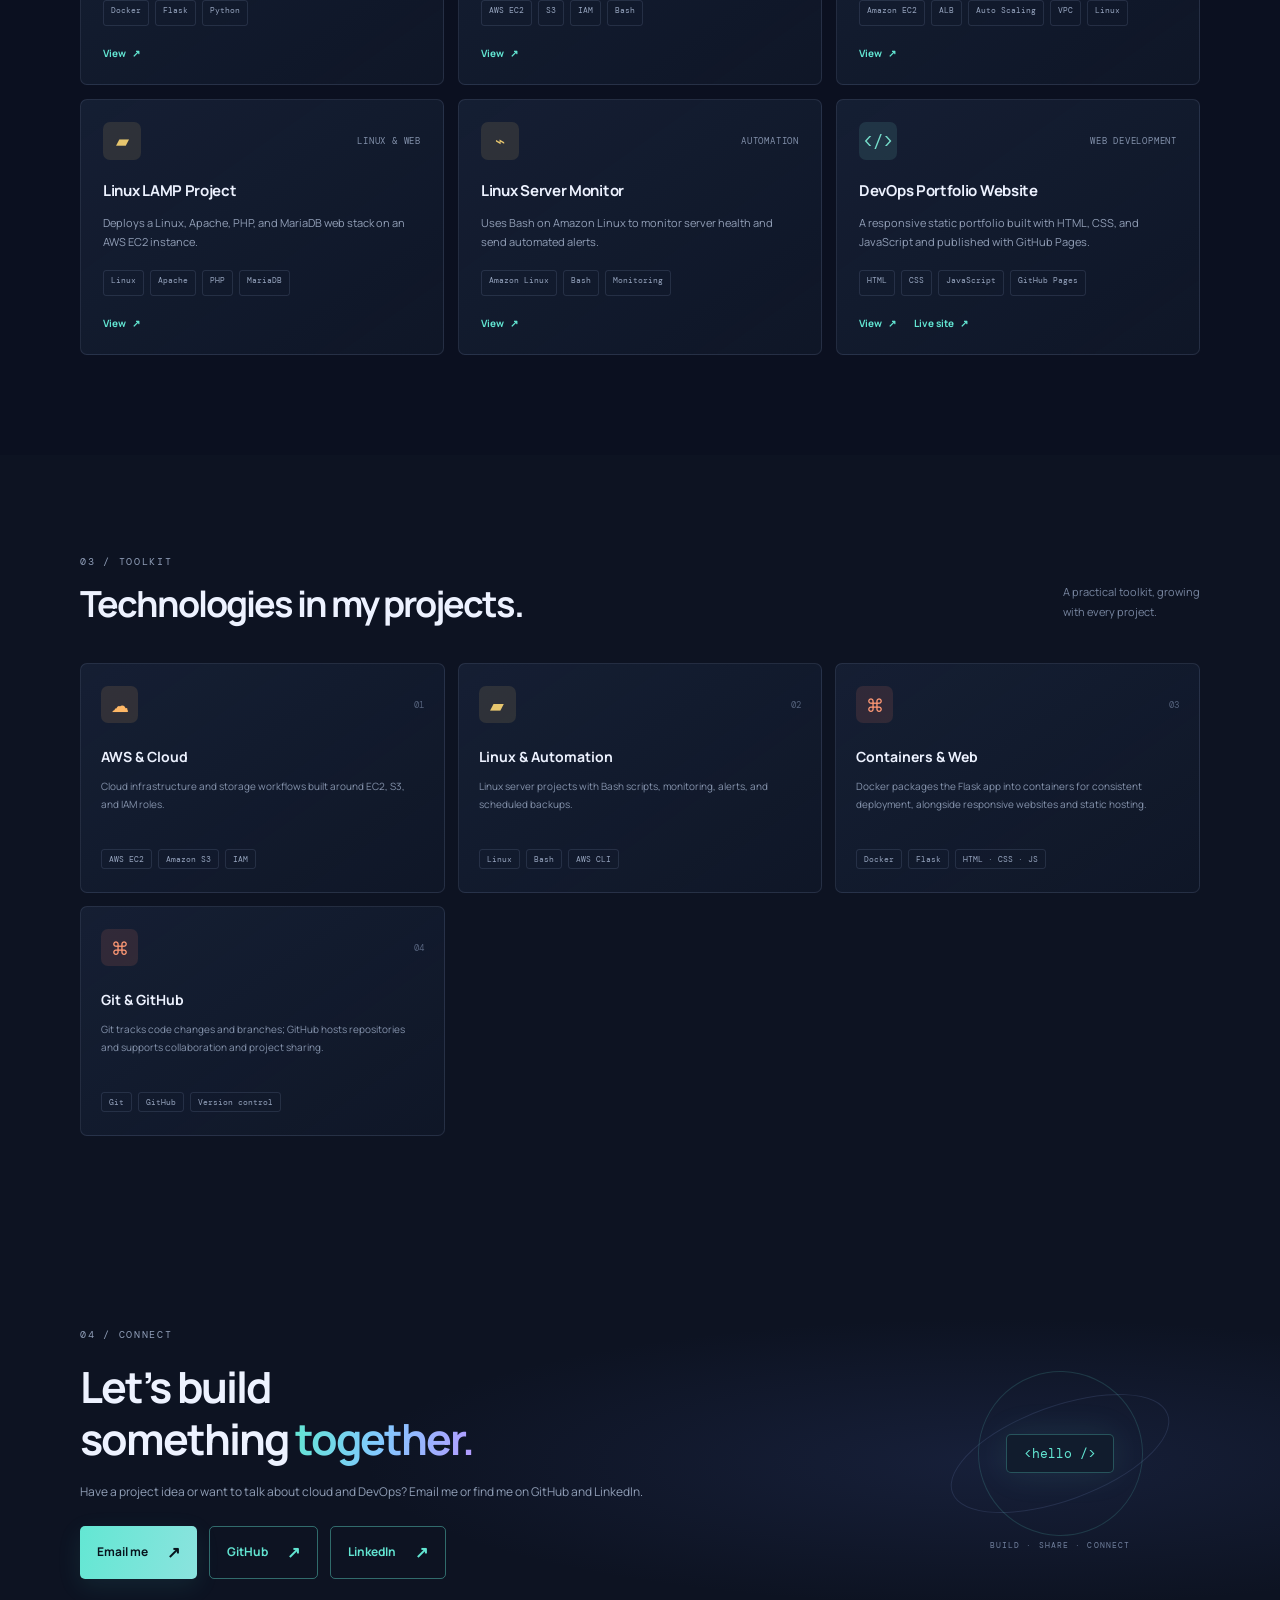
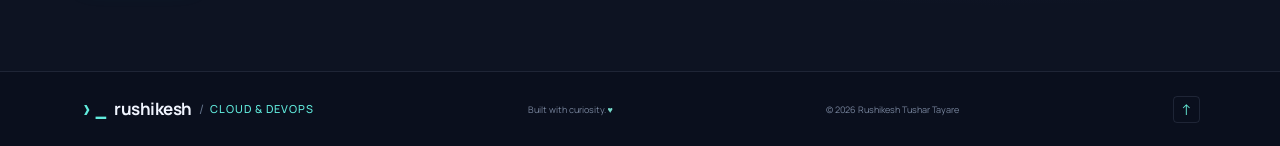
==== commit f1037691: "Portfolio Updated" ====
--- a/index.html
+++ b/index.html
@@ -10,7 +10,8 @@
   <meta property="og:description" content="Hands-on projects in AWS, Linux, Docker, automation, and web development.">
   <meta property="og:image" content="https://avatars.githubusercontent.com/u/154408357?v=4">
   <title>Rushikesh Tushar Tayare | DevOps &amp; Cloud Projects</title>
-  <link rel="icon" type="image/svg+xml" href="favicon.svg">
+  <link rel="icon" type="image/png" href="favicon.png">
+  <link rel="apple-touch-icon" href="favicon.png">
   <link rel="preconnect" href="https://fonts.googleapis.com">
   <link rel="preconnect" href="https://fonts.gstatic.com" crossorigin>
   <link href="https://fonts.googleapis.com/css2?family=DM+Mono:wght@400;500&family=Manrope:wght@400;500;600;700;800&display=swap" rel="stylesheet">
@@ -22,9 +23,11 @@
   <a class="skip-link" href="#main">Skip to content</a>
   <header class="site-header">
     <nav class="nav shell" aria-label="Main navigation">
-      <a class="brand" href="#home" aria-label="Rushikesh Tushar Tayare home">
-        <span class="brand-mark">&gt;_</span>
-        <span>rushikesh<span class="brand-muted">.dev</span></span>
+      <a href="#home" class="brand" aria-label="Rushikesh Tayare">
+        <span class="brand-mark">›_</span>
+        <span class="brand-name">rushikesh</span>
+        <span class="brand-divider">/</span>
+        <span class="brand-role">CLOUD &amp; DEVOPS</span>
       </a>
       <button class="menu-toggle" aria-expanded="false" aria-controls="nav-links" aria-label="Open navigation">
         <span></span><span></span>
@@ -243,9 +246,11 @@
 
   <footer class="footer">
     <div class="shell footer-inner">
-      <a class="brand" href="#home" aria-label="Back to Rushikesh Tushar Tayare home">
-        <span class="brand-mark">&gt;_</span>
-        <span>rushikesh<span class="brand-muted">.dev</span></span>
+      <a href="#home" class="brand" aria-label="Rushikesh Tayare">
+        <span class="brand-mark">›_</span>
+        <span class="brand-name">rushikesh</span>
+        <span class="brand-divider">/</span>
+        <span class="brand-role">CLOUD &amp; DEVOPS</span>
       </a>
       <span>Built with curiosity. <span class="footer-heart" aria-hidden="true">♥</span></span>
       <span>© <span id="year">2026</span> Rushikesh Tushar Tayare</span>
--- a/style.css
+++ b/style.css
@@ -1 +1 @@
-:root{--bg:#0b1020;--surface:#10172a;--surface-2:#141d32;--line:rgba(168,186,220,.13);--text:#edf2ff;--muted:#9aa8c2;--dim:#65738e;--cyan:#62e5d2;--blue:#7c9dff;--purple:#bd8cff;--mono:"DM Mono",monospace;--sans:"Manrope",sans-serif}*{box-sizing:border-box}html{scroll-behavior:smooth;scroll-padding-top:90px}body{margin:0;background:var(--bg);color:var(--text);font-family:var(--sans);font-size:15px;line-height:1.7;-webkit-font-smoothing:antialiased}a{color:inherit;text-decoration:none}button{font:inherit}.shell{width:min(1120px,calc(100% - 56px));margin-inline:auto}.skip-link{position:absolute;top:-60px;left:20px;padding:10px 16px;background:var(--cyan);color:var(--bg);z-index:20}.skip-link:focus{top:10px}.site-header{height:78px;border-bottom:1px solid rgba(168,186,220,.08);position:sticky;top:0;z-index:10;background:rgba(11,16,32,.88);backdrop-filter:blur(16px)}.nav{height:100%;display:flex;align-items:center;justify-content:space-between}.brand{display:inline-flex;align-items:center;gap:10px;font-weight:800;letter-spacing:-.5px;font-size:16px}.brand-mark{font:500 16px var(--mono);color:var(--cyan)}.brand-muted{color:#74819a;font-weight:500}.nav-links{display:flex;align-items:center;gap:34px;font-size:12px;color:#aab5ca}.nav-links>a:not(.nav-cta):hover,.text-link:hover{color:var(--cyan)}.nav-cta{border:1px solid rgba(98,229,210,.4);padding:9px 14px;color:var(--cyan);border-radius:5px}.nav-cta span{padding-left:8px}.menu-toggle{display:none}.hero{min-height:650px;padding-top:106px;padding-bottom:95px;display:grid;grid-template-columns:1fr .92fr;align-items:center;gap:60px;position:relative}.hero:before{content:"";position:absolute;width:520px;height:520px;left:-240px;top:10px;background:radial-gradient(circle,rgba(77,115,216,.12),transparent 68%);pointer-events:none}.hero-copy{position:relative;z-index:1}.eyebrow{font:400 10px var(--mono);letter-spacing:1.7px;color:#8f9db7;margin:0 0 20px}.status-dot{display:inline-block;width:7px;height:7px;background:var(--cyan);border-radius:50%;margin-right:9px;box-shadow:0 0 12px rgba(98,229,210,.65);vertical-align:1px}.hero h1{font-size:clamp(48px,6.4vw,76px);line-height:1.07;letter-spacing:-4px;margin:0;font-weight:700}.gradient-text{background:linear-gradient(100deg,var(--cyan),#82c9ff 48%,#b49aff);background-clip:text;-webkit-background-clip:text;color:transparent}.hero-lede{max-width:450px;color:#a0adc5;font-size:15px;margin:25px 0 28px;line-height:1.9}.hero-lede strong{color:#e8efff;font-weight:700}.hero-actions{display:flex;align-items:center;gap:28px}.button{display:inline-flex;align-items:center;gap:19px;padding:12px 17px;border-radius:5px;font-size:12px;font-weight:700}.button-primary{color:#07131c;background:linear-gradient(105deg,#63e7d3,#8be3de);box-shadow:0 7px 25px rgba(67,207,192,.1);transition:transform .2s,box-shadow .2s}.button-primary:hover{transform:translateY(-2px);box-shadow:0 10px 32px rgba(67,207,192,.23)}.button span{font-size:16px}.text-link{font-size:12px;color:#cad4e6}.text-link span{color:var(--cyan);padding-left:5px}.hero-note{display:flex;align-items:center;gap:13px;margin-top:46px;color:#7886a1;font:10px var(--mono)}.hero-note b{color:#c2cce0;font-weight:400}.note-line{height:1px;width:27px;background:#384762}.terminal-wrap{position:relative;padding:27px 0 28px}.terminal-glow{position:absolute;inset:10% 5%;background:radial-gradient(ellipse,rgba(64,101,199,.19),transparent 70%);filter:blur(20px)}.terminal{position:relative;border:1px solid rgba(137,161,207,.22);border-radius:9px;background:#0d1425;box-shadow:0 22px 70px rgba(0,0,0,.3);overflow:hidden;transform:perspective(900px) rotateY(-3deg) rotateX(1deg)}.terminal-bar{height:43px;border-bottom:1px solid var(--line);display:grid;grid-template-columns:1fr 1fr 1fr;align-items:center;text-align:center;color:#687690;font:10px var(--mono)}.window-dots{display:flex;gap:6px;padding-left:15px}.window-dots i{width:7px;height:7px;border-radius:50%;background:#ed706b}.window-dots i:nth-child(2){background:#e7bd5f}.window-dots i:nth-child(3){background:#5bc795}.terminal-lock{text-align:right;padding-right:15px;color:#75829a;font-size:15px}.terminal-body{padding:22px 25px 20px;color:#d6ddef;font:10px/2 var(--mono);white-space:nowrap}.terminal-body p{margin:0}.terminal-muted{color:#586782}.prompt{color:#75ddca}.path{color:#91a9fc}.terminal-green{color:#8494ad}.terminal-spacer{margin-top:14px!important}.terminal-blue{color:#7da2ff;padding-right:7px}.terminal-success{color:#63e4c1;margin-top:8px!important}.terminal-success span{font-size:14px;padding-right:5px}.terminal-url{color:#8492ac;padding-left:19px}.cursor{display:inline-block;height:12px;width:6px;background:var(--cyan);vertical-align:-2px;animation:blink 1s steps(2,start) infinite}.terminal-footer{border-top:1px solid var(--line);height:37px;padding:0 15px;display:flex;align-items:center;justify-content:space-between;color:#65728c;font:9px var(--mono)}.tiny-dot{display:inline-block;width:5px;height:5px;border-radius:50%;background:#65dcbc;margin-right:6px}.float-card{position:absolute;right:-25px;bottom:0;display:flex;gap:11px;align-items:center;border:1px solid rgba(143,166,210,.17);background:#141d30;padding:12px 15px;border-radius:7px;box-shadow:0 12px 35px rgba(0,0,0,.25)}.float-icon{display:grid;place-items:center;background:rgba(124,157,255,.14);color:#9db2ff;width:33px;height:33px;border-radius:5px;font-size:19px}.float-card b,.float-card small{display:block}.float-card b{font-size:10px}.float-card small{font-size:9px;color:#8290aa}.float-spark{color:var(--cyan);font-size:13px;margin-left:8px}.scroll-cue{position:absolute;bottom:26px;left:0;color:#697691;font:9px var(--mono);letter-spacing:1.5px;display:flex;align-items:center;gap:12px}.scroll-cue span{height:30px;width:1px;background:linear-gradient(var(--cyan),transparent)}.section{padding:100px 0}.about-section{border-top:1px solid var(--line);border-bottom:1px solid var(--line);background:linear-gradient(105deg,rgba(20,29,50,.45),transparent 70%)}.two-column{display:grid;grid-template-columns:.9fr 1.1fr;gap:90px}.section h2,.contact-section h2{font-size:clamp(32px,4.2vw,46px);line-height:1.2;letter-spacing:-2px;margin:0;font-weight:700}.muted-heading{color:#7887a3}.about-content>p{color:#9eacc4;margin:0 0 17px;font-size:13px;line-height:1.95}.about-facts{border-top:1px solid var(--line);margin-top:28px;padding-top:20px;display:flex;gap:36px}.about-facts>div{display:flex;gap:11px;align-items:center}.fact-icon{font-size:21px;color:var(--cyan)}.about-facts b,.about-facts small{display:block}.about-facts b{font-size:10px}.about-facts small{font-size:9px;color:#8491aa}.skills-section{background:#0d1322}.section-heading{display:flex;align-items:end;justify-content:space-between;margin-bottom:38px}.section-heading .eyebrow{margin-bottom:14px}.section-heading h2{font-size:36px}.section-aside{font-size:11px;color:#7886a0;margin:0 0 4px;line-height:1.8}.skill-grid{display:grid;grid-template-columns:repeat(3,1fr);gap:13px}.skill-card{background:linear-gradient(145deg,rgba(22,32,53,.92),rgba(16,24,41,.8));border:1px solid var(--line);padding:22px 20px 19px;border-radius:7px;min-height:230px;transition:border-color .2s,transform .2s}.skill-card:hover{border-color:rgba(98,229,210,.35);transform:translateY(-3px)}.skill-top{display:flex;align-items:center;justify-content:space-between;margin-bottom:22px}.skill-icon{height:37px;width:37px;display:grid;place-items:center;border-radius:7px;font-size:18px}.icon-git{color:#ff9975;background:rgba(255,135,103,.12)}.icon-linux{color:#e7c66e;background:rgba(231,198,110,.12)}.icon-aws{color:#ffb866;background:rgba(255,184,102,.12)}.icon-web{color:#75ddca;background:rgba(117,221,202,.12);font:11px var(--mono)}.skill-index{font:9px var(--mono);color:#55627c}.skill-card h3{font-size:14px;margin:0 0 8px}.skill-card p{font-size:10px;color:#8593ac;line-height:1.8;min-height:55px;margin:0 0 17px}.skill-tags,.project-stack{display:flex;flex-wrap:wrap;gap:6px}.skill-tags span,.project-stack span{font:8px var(--mono);color:#96a4be;border:1px solid rgba(154,174,213,.15);padding:4px 7px;border-radius:3px}.learning-note{margin:22px 0 0;text-align:center;color:#8491a8;font-size:10px}.learning-note span{color:var(--cyan);padding-right:6px}.projects-section{background:#0b1020}.project-card{display:grid;grid-template-columns:1.05fr .95fr;border:1px solid var(--line);border-radius:8px;overflow:hidden;background:#11192b}.project-visual{min-height:355px;background:radial-gradient(ellipse at 60% 45%,rgba(49,75,143,.46),transparent 58%),linear-gradient(135deg,#111d35,#0d1425);position:relative;display:grid;place-items:center;overflow:hidden}.project-grid-bg{position:absolute;inset:0;background-image:linear-gradient(rgba(142,164,208,.055) 1px,transparent 1px),linear-gradient(90deg,rgba(142,164,208,.055) 1px,transparent 1px);background-size:34px 34px;mask-image:linear-gradient(transparent,#000 25%,#000 75%,transparent)}.browser-window{width:72%;height:240px;background:#f5f7fb;border-radius:7px;position:relative;box-shadow:0 22px 58px rgba(0,0,0,.38);transform:rotate(-3deg);overflow:hidden}.browser-top{height:24px;background:#e9edf5;display:flex;align-items:center;gap:4px;padding:0 9px}.browser-top span{height:5px;width:5px;border-radius:50%;background:#f0807b}.browser-top span:nth-child(2){background:#edc96b}.browser-top span:nth-child(3){background:#75c99a}.browser-top i{height:7px;width:52%;margin-left:13px;border-radius:7px;background:#d6dce8}.browser-content{position:relative;height:calc(100% - 24px);padding:14px 20px;background:linear-gradient(120deg,#fafbff,#e9f2ff)}.mini-nav{display:flex;align-items:center;gap:13px;color:#8d9ab4}.mini-nav b{font:800 12px var(--sans);color:#1d2942;margin-right:auto}.mini-nav b span{color:#43cbbb}.mini-nav i{width:20px;height:3px;border-radius:3px;background:#d1d9e8}.mini-copy{position:relative;z-index:2;margin-top:27px}.mini-copy small{display:block;font:7px var(--mono);letter-spacing:1px;color:#7687a7}.mini-copy strong{display:block;color:#172542;font-size:24px;line-height:1.15;letter-spacing:-1px;margin:6px 0}.mini-copy em{display:block;height:3px;width:75px;margin:4px 0;background:#c8d4e8;border-radius:4px}.mini-copy em+em{width:55px}.mini-copy button{display:block;margin-top:12px;width:55px;height:14px;border:0;border-radius:3px;background:#45cbb9}.mini-orb{position:absolute;right:23px;top:37px;width:120px;height:120px;border-radius:50%;background:radial-gradient(circle at 35% 30%,#c7d8ff,#7292eb 45%,#8c65c9 75%);box-shadow:0 13px 26px rgba(87,105,177,.28)}.visual-label{position:absolute;left:19px;bottom:16px;color:#8090ad;font:8px var(--mono);letter-spacing:1px}.project-info{padding:40px 37px;display:flex;flex-direction:column;justify-content:center}.project-type{font:9px var(--mono);letter-spacing:1px;color:#8a99b4;margin:0 0 14px}.project-info h3{font-size:22px;letter-spacing:-.8px;margin:0 0 12px}.project-info>p:not(.project-type){font-size:11px;line-height:1.9;color:#94a1b8;margin:0 0 18px}.project-stack{margin-bottom:24px}.project-links{display:flex;gap:23px;font-size:10px;font-weight:700}.project-links a{color:#c9d4e8}.project-links a:hover{color:var(--cyan)}.project-links span{color:var(--cyan);padding-left:4px}.coming-soon{margin-top:14px;border:1px dashed rgba(147,168,205,.2);padding:15px 18px;border-radius:6px;display:flex;align-items:center;gap:13px}.coming-icon{width:30px;height:30px;border-radius:5px;display:grid;place-items:center;color:var(--cyan);background:rgba(98,229,210,.08);font-size:18px}.coming-soon b,.coming-soon small{display:block}.coming-soon b{font-size:10px}.coming-soon small{font-size:9px;color:#8592a9}.coming-status{margin-left:auto;color:#8796b0;font:8px var(--mono);letter-spacing:1px}.journey-section{border-top:1px solid var(--line);border-bottom:1px solid var(--line);background:linear-gradient(105deg,#10182a,#0b1020 68%)}.journey-layout{gap:100px}.journey-intro{font-size:12px;color:#8d9ab2;line-height:1.9;max-width:300px;margin-top:22px}.timeline{position:relative}.timeline:before{content:"";position:absolute;top:16px;bottom:17px;left:16px;width:1px;background:linear-gradient(var(--cyan),rgba(135,157,202,.13) 65%)}.timeline-item{display:grid;grid-template-columns:34px 1fr auto;gap:14px;position:relative;margin-bottom:23px}.timeline-item:last-child{margin-bottom:0}.timeline-marker{position:relative;z-index:1;width:33px;height:33px;border-radius:50%;border:1px solid #35415b;background:#11192a;display:grid;place-items:center;color:#8794ad;font:9px var(--mono)}.timeline-item.done .timeline-marker,.timeline-item.active .timeline-marker{border-color:var(--cyan);color:var(--cyan);background:#102128}.timeline-item small{font:8px var(--mono);letter-spacing:1.1px;color:#8190aa}.timeline-item h3{font-size:12px;margin:3px 0 2px}.timeline-item p{font-size:10px;color:#8491a8;margin:0}.timeline-state{align-self:start;margin-top:10px;color:#71809b;font:8px var(--mono);letter-spacing:.8px}.timeline-item.active .timeline-state{color:var(--cyan)}.contact-section{padding:92px 0;background:radial-gradient(ellipse at 78% 52%,rgba(62,82,151,.2),transparent 45%),#0d1322}.contact-inner{display:flex;align-items:center;justify-content:space-between}.contact-section h2{font-size:43px}.contact-section>div>div:first-child>p:not(.eyebrow){color:#909eb6;font-size:12px;margin:17px 0 21px}.contact-aside{width:280px;height:205px;position:relative;display:grid;place-items:center}.contact-orbit{position:absolute;border:1px solid rgba(130,158,219,.16);border-radius:50%;transform:rotate(-20deg)}.orbit-one{width:230px;height:95px}.orbit-two{width:165px;height:165px;border-color:rgba(98,229,210,.16)}.contact-symbol{z-index:1;padding:10px 17px;border:1px solid rgba(98,229,210,.28);border-radius:5px;background:#111c2d;color:var(--cyan);font:13px var(--mono);box-shadow:0 0 35px rgba(98,229,210,.1)}.contact-aside small{position:absolute;bottom:4px;text-align:center;color:#71809d;letter-spacing:1.1px;font:8px/1.7 var(--mono)}.footer{border-top:1px solid var(--line);background:#0a0f1d}.footer-inner{min-height:74px;display:flex;align-items:center;justify-content:space-between;color:#78859d;font-size:9px}.footer .brand{color:#dce5f5;font-size:13px}.footer .brand-mark{font-size:14px}.footer-heart{color:#75daca}.back-top{width:27px;height:27px;display:grid;place-items:center;border:1px solid var(--line);border-radius:4px;color:var(--cyan);font-size:15px}@keyframes blink{to{visibility:hidden}}@media(max-width:850px){.hero{gap:28px;grid-template-columns:1fr 1fr}.hero h1{font-size:58px}.terminal-body{padding:18px 15px;font-size:9px}.float-card{right:-8px}.two-column{gap:50px}.skill-grid{grid-template-columns:repeat(2,1fr)}.project-info{padding:30px 25px}.contact-aside{width:230px}}@media(max-width:650px){.shell{width:min(100% - 38px,500px)}.site-header{height:66px}.menu-toggle{display:flex;flex-direction:column;gap:5px;border:1px solid var(--line);background:transparent;padding:10px;border-radius:4px}.menu-toggle span{width:17px;height:1px;background:#d7e0f2}.nav-links{display:none;position:absolute;top:65px;left:0;right:0;padding:20px 22px 24px;background:#0e1526;border-bottom:1px solid var(--line);align-items:stretch;gap:17px}.nav-links.open{display:flex;flex-direction:column}.nav-cta{text-align:center}.hero{display:flex;flex-direction:column;align-items:stretch;padding-top:75px;padding-bottom:82px;gap:25px}.hero h1{font-size:clamp(48px,13vw,65px);letter-spacing:-3px}.hero-lede{font-size:13px}.hero-note{margin-top:31px}.terminal-wrap{margin:0 5px 5px}.terminal{transform:none}.terminal-body{font-size:9px;padding:17px 14px}.float-card{right:-10px}.scroll-cue{bottom:16px}.section{padding:72px 0}.two-column{grid-template-columns:1fr;gap:28px}.section h2,.contact-section h2{font-size:36px}.about-content>p{font-size:12px}.about-facts{gap:19px}.about-facts small{font-size:8px}.section-heading{align-items:start;gap:18px;flex-direction:column;margin-bottom:26px}.section-heading h2{font-size:31px}.section-aside br{display:none}.skill-grid{gap:9px}.skill-card{padding:17px 14px;min-height:245px}.skill-card p{font-size:9px}.project-card{grid-template-columns:1fr}.project-visual{min-height:270px}.browser-window{height:205px}.project-info{padding:27px 21px}.project-info h3{font-size:20px}.project-links{gap:16px}.coming-soon{align-items:flex-start}.coming-status{font-size:7px;padding-top:4px}.journey-layout{gap:35px}.timeline-item{grid-template-columns:34px 1fr;gap:11px}.timeline-state{grid-column:2;margin-top:-18px;margin-bottom:8px}.contact-section{padding:72px 0 54px}.contact-inner{display:block}.contact-section h2{font-size:37px}.contact-aside{margin:28px auto 0}.footer-inner{padding:17px 0;gap:12px;flex-wrap:wrap}.footer-inner>span:nth-child(2){order:3;width:100%}.footer-inner>span:nth-child(3){margin-left:auto}.back-top{order:2}}@media(prefers-reduced-motion:reduce){html{scroll-behavior:auto}*,*::before,*::after{animation-duration:.01ms!important;animation-iteration-count:1!important;transition-duration:.01ms!important}}
+:root{--bg:#0b1020;--surface:#10172a;--surface-2:#141d32;--line:rgba(168,186,220,.13);--text:#edf2ff;--muted:#9aa8c2;--dim:#65738e;--cyan:#62e5d2;--blue:#7c9dff;--purple:#bd8cff;--mono:"DM Mono",monospace;--sans:"Manrope",sans-serif}*{box-sizing:border-box}html{scroll-behavior:smooth;scroll-padding-top:90px}body{margin:0;background:var(--bg);color:var(--text);font-family:var(--sans);font-size:15px;line-height:1.7;-webkit-font-smoothing:antialiased}a{color:inherit;text-decoration:none}button{font:inherit}.shell{width:min(1120px,calc(100% - 56px));margin-inline:auto}.skip-link{position:absolute;top:-60px;left:20px;padding:10px 16px;background:var(--cyan);color:var(--bg);z-index:20}.skip-link:focus{top:10px}.site-header{height:78px;border-bottom:1px solid rgba(168,186,220,.08);position:sticky;top:0;z-index:10;background:rgba(11,16,32,.88);backdrop-filter:blur(16px)}.nav{height:100%;display:flex;align-items:center;justify-content:space-between}.brand{display:inline-flex;align-items:center;gap:10px;font-weight:800;letter-spacing:-.5px;font-size:16px}.brand-mark{font:500 16px var(--mono);color:var(--cyan)}.brand-muted{color:#74819a;font-weight:500}.nav-links{display:flex;align-items:center;gap:34px;font-size:12px;color:#aab5ca}.nav-links>a:not(.nav-cta):hover,.text-link:hover{color:var(--cyan)}.nav-cta{border:1px solid rgba(98,229,210,.4);padding:9px 14px;color:var(--cyan);border-radius:5px}.nav-cta span{padding-left:8px}.menu-toggle{display:none}.hero{min-height:650px;padding-top:106px;padding-bottom:95px;display:grid;grid-template-columns:1fr .92fr;align-items:center;gap:60px;position:relative}.hero:before{content:"";position:absolute;width:520px;height:520px;left:-240px;top:10px;background:radial-gradient(circle,rgba(77,115,216,.12),transparent 68%);pointer-events:none}.hero-copy{position:relative;z-index:1}.eyebrow{font:400 10px var(--mono);letter-spacing:1.7px;color:#8f9db7;margin:0 0 20px}.status-dot{display:inline-block;width:7px;height:7px;background:var(--cyan);border-radius:50%;margin-right:9px;box-shadow:0 0 12px rgba(98,229,210,.65);vertical-align:1px}.hero h1{font-size:clamp(48px,6.4vw,76px);line-height:1.07;letter-spacing:-4px;margin:0;font-weight:700}.gradient-text{background:linear-gradient(100deg,var(--cyan),#82c9ff 48%,#b49aff);background-clip:text;-webkit-background-clip:text;color:transparent}.hero-lede{max-width:450px;color:#a0adc5;font-size:15px;margin:25px 0 28px;line-height:1.9}.hero-lede strong{color:#e8efff;font-weight:700}.hero-actions{display:flex;align-items:center;gap:28px}.button{display:inline-flex;align-items:center;gap:19px;padding:12px 17px;border-radius:5px;font-size:12px;font-weight:700}.button-primary{color:#07131c;background:linear-gradient(105deg,#63e7d3,#8be3de);box-shadow:0 7px 25px rgba(67,207,192,.1);transition:transform .2s,box-shadow .2s}.button-primary:hover{transform:translateY(-2px);box-shadow:0 10px 32px rgba(67,207,192,.23)}.button span{font-size:16px}.text-link{font-size:12px;color:#cad4e6}.text-link span{color:var(--cyan);padding-left:5px}.hero-note{display:flex;align-items:center;gap:13px;margin-top:46px;color:#7886a1;font:10px var(--mono)}.hero-note b{color:#c2cce0;font-weight:400}.note-line{height:1px;width:27px;background:#384762}.terminal-wrap{position:relative;padding:27px 0 28px}.terminal-glow{position:absolute;inset:10% 5%;background:radial-gradient(ellipse,rgba(64,101,199,.19),transparent 70%);filter:blur(20px)}.terminal{position:relative;border:1px solid rgba(137,161,207,.22);border-radius:9px;background:#0d1425;box-shadow:0 22px 70px rgba(0,0,0,.3);overflow:hidden;transform:perspective(900px) rotateY(-3deg) rotateX(1deg)}.terminal-bar{height:43px;border-bottom:1px solid var(--line);display:grid;grid-template-columns:1fr 1fr 1fr;align-items:center;text-align:center;color:#687690;font:10px var(--mono)}.window-dots{display:flex;gap:6px;padding-left:15px}.window-dots i{width:7px;height:7px;border-radius:50%;background:#ed706b}.window-dots i:nth-child(2){background:#e7bd5f}.window-dots i:nth-child(3){background:#5bc795}.terminal-lock{text-align:right;padding-right:15px;color:#75829a;font-size:15px}.terminal-body{padding:22px 25px 20px;color:#d6ddef;font:10px/2 var(--mono);white-space:nowrap}.terminal-body p{margin:0}.terminal-muted{color:#586782}.prompt{color:#75ddca}.path{color:#91a9fc}.terminal-green{color:#8494ad}.terminal-spacer{margin-top:14px!important}.terminal-blue{color:#7da2ff;padding-right:7px}.terminal-success{color:#63e4c1;margin-top:8px!important}.terminal-success span{font-size:14px;padding-right:5px}.terminal-url{color:#8492ac;padding-left:19px}.cursor{display:inline-block;height:12px;width:6px;background:var(--cyan);vertical-align:-2px;animation:blink 1s steps(2,start) infinite}.terminal-footer{border-top:1px solid var(--line);height:37px;padding:0 15px;display:flex;align-items:center;justify-content:space-between;color:#65728c;font:9px var(--mono)}.tiny-dot{display:inline-block;width:5px;height:5px;border-radius:50%;background:#65dcbc;margin-right:6px}.float-card{position:absolute;right:-25px;bottom:0;display:flex;gap:11px;align-items:center;border:1px solid rgba(143,166,210,.17);background:#141d30;padding:12px 15px;border-radius:7px;box-shadow:0 12px 35px rgba(0,0,0,.25)}.float-icon{display:grid;place-items:center;background:rgba(124,157,255,.14);color:#9db2ff;width:33px;height:33px;border-radius:5px;font-size:19px}.float-card b,.float-card small{display:block}.float-card b{font-size:10px}.float-card small{font-size:9px;color:#8290aa}.float-spark{color:var(--cyan);font-size:13px;margin-left:8px}.scroll-cue{position:absolute;bottom:26px;left:0;color:#697691;font:9px var(--mono);letter-spacing:1.5px;display:flex;align-items:center;gap:12px}.scroll-cue span{height:30px;width:1px;background:linear-gradient(var(--cyan),transparent)}.section{padding:100px 0}.about-section{border-top:1px solid var(--line);border-bottom:1px solid var(--line);background:linear-gradient(105deg,rgba(20,29,50,.45),transparent 70%)}.two-column{display:grid;grid-template-columns:.9fr 1.1fr;gap:90px}.section h2,.contact-section h2{font-size:clamp(32px,4.2vw,46px);line-height:1.2;letter-spacing:-2px;margin:0;font-weight:700}.muted-heading{color:#7887a3}.about-content>p{color:#9eacc4;margin:0 0 17px;font-size:13px;line-height:1.95}.about-facts{border-top:1px solid var(--line);margin-top:28px;padding-top:20px;display:flex;gap:36px}.about-facts>div{display:flex;gap:11px;align-items:center}.fact-icon{font-size:21px;color:var(--cyan)}.about-facts b,.about-facts small{display:block}.about-facts b{font-size:10px}.about-facts small{font-size:9px;color:#8491aa}.skills-section{background:#0d1322}.section-heading{display:flex;align-items:end;justify-content:space-between;margin-bottom:38px}.section-heading .eyebrow{margin-bottom:14px}.section-heading h2{font-size:36px}.section-aside{font-size:11px;color:#7886a0;margin:0 0 4px;line-height:1.8}.skill-grid{display:grid;grid-template-columns:repeat(3,1fr);gap:13px}.skill-card{background:linear-gradient(145deg,rgba(22,32,53,.92),rgba(16,24,41,.8));border:1px solid var(--line);padding:22px 20px 19px;border-radius:7px;min-height:230px;transition:border-color .2s,transform .2s}.skill-card:hover{border-color:rgba(98,229,210,.35);transform:translateY(-3px)}.skill-top{display:flex;align-items:center;justify-content:space-between;margin-bottom:22px}.skill-icon{height:37px;width:37px;display:grid;place-items:center;border-radius:7px;font-size:18px}.icon-git{color:#ff9975;background:rgba(255,135,103,.12)}.icon-linux{color:#e7c66e;background:rgba(231,198,110,.12)}.icon-aws{color:#ffb866;background:rgba(255,184,102,.12)}.icon-web{color:#75ddca;background:rgba(117,221,202,.12);font:11px var(--mono)}.skill-index{font:9px var(--mono);color:#55627c}.skill-card h3{font-size:14px;margin:0 0 8px}.skill-card p{font-size:10px;color:#8593ac;line-height:1.8;min-height:55px;margin:0 0 17px}.skill-tags,.project-stack{display:flex;flex-wrap:wrap;gap:6px}.skill-tags span,.project-stack span{font:8px var(--mono);color:#96a4be;border:1px solid rgba(154,174,213,.15);padding:4px 7px;border-radius:3px}.learning-note{margin:22px 0 0;text-align:center;color:#8491a8;font-size:10px}.learning-note span{color:var(--cyan);padding-right:6px}.projects-section{background:#0b1020}.project-card{display:grid;grid-template-columns:1.05fr .95fr;border:1px solid var(--line);border-radius:8px;overflow:hidden;background:#11192b}.project-visual{min-height:355px;background:radial-gradient(ellipse at 60% 45%,rgba(49,75,143,.46),transparent 58%),linear-gradient(135deg,#111d35,#0d1425);position:relative;display:grid;place-items:center;overflow:hidden}.project-grid-bg{position:absolute;inset:0;background-image:linear-gradient(rgba(142,164,208,.055) 1px,transparent 1px),linear-gradient(90deg,rgba(142,164,208,.055) 1px,transparent 1px);background-size:34px 34px;mask-image:linear-gradient(transparent,#000 25%,#000 75%,transparent)}.browser-window{width:72%;height:240px;background:#f5f7fb;border-radius:7px;position:relative;box-shadow:0 22px 58px rgba(0,0,0,.38);transform:rotate(-3deg);overflow:hidden}.browser-top{height:24px;background:#e9edf5;display:flex;align-items:center;gap:4px;padding:0 9px}.browser-top span{height:5px;width:5px;border-radius:50%;background:#f0807b}.browser-top span:nth-child(2){background:#edc96b}.browser-top span:nth-child(3){background:#75c99a}.browser-top i{height:7px;width:52%;margin-left:13px;border-radius:7px;background:#d6dce8}.browser-content{position:relative;height:calc(100% - 24px);padding:14px 20px;background:linear-gradient(120deg,#fafbff,#e9f2ff)}.mini-nav{display:flex;align-items:center;gap:13px;color:#8d9ab4}.mini-nav b{font:800 12px var(--sans);color:#1d2942;margin-right:auto}.mini-nav b span{color:#43cbbb}.mini-nav i{width:20px;height:3px;border-radius:3px;background:#d1d9e8}.mini-copy{position:relative;z-index:2;margin-top:27px}.mini-copy small{display:block;font:7px var(--mono);letter-spacing:1px;color:#7687a7}.mini-copy strong{display:block;color:#172542;font-size:24px;line-height:1.15;letter-spacing:-1px;margin:6px 0}.mini-copy em{display:block;height:3px;width:75px;margin:4px 0;background:#c8d4e8;border-radius:4px}.mini-copy em+em{width:55px}.mini-copy button{display:block;margin-top:12px;width:55px;height:14px;border:0;border-radius:3px;background:#45cbb9}.mini-orb{position:absolute;right:23px;top:37px;width:120px;height:120px;border-radius:50%;background:radial-gradient(circle at 35% 30%,#c7d8ff,#7292eb 45%,#8c65c9 75%);box-shadow:0 13px 26px rgba(87,105,177,.28)}.visual-label{position:absolute;left:19px;bottom:16px;color:#8090ad;font:8px var(--mono);letter-spacing:1px}.project-info{padding:40px 37px;display:flex;flex-direction:column;justify-content:center}.project-type{font:9px var(--mono);letter-spacing:1px;color:#8a99b4;margin:0 0 14px}.project-info h3{font-size:22px;letter-spacing:-.8px;margin:0 0 12px}.project-info>p:not(.project-type){font-size:11px;line-height:1.9;color:#94a1b8;margin:0 0 18px}.project-stack{margin-bottom:24px}.project-links{display:flex;gap:23px;font-size:10px;font-weight:700}.project-links a{color:#c9d4e8}.project-links a:hover{color:var(--cyan)}.project-links span{color:var(--cyan);padding-left:4px}.coming-soon{margin-top:14px;border:1px dashed rgba(147,168,205,.2);padding:15px 18px;border-radius:6px;display:flex;align-items:center;gap:13px}.coming-icon{width:30px;height:30px;border-radius:5px;display:grid;place-items:center;color:var(--cyan);background:rgba(98,229,210,.08);font-size:18px}.coming-soon b,.coming-soon small{display:block}.coming-soon b{font-size:10px}.coming-soon small{font-size:9px;color:#8592a9}.coming-status{margin-left:auto;color:#8796b0;font:8px var(--mono);letter-spacing:1px}.journey-section{border-top:1px solid var(--line);border-bottom:1px solid var(--line);background:linear-gradient(105deg,#10182a,#0b1020 68%)}.journey-layout{gap:100px}.journey-intro{font-size:12px;color:#8d9ab2;line-height:1.9;max-width:300px;margin-top:22px}.timeline{position:relative}.timeline:before{content:"";position:absolute;top:16px;bottom:17px;left:16px;width:1px;background:linear-gradient(var(--cyan),rgba(135,157,202,.13) 65%)}.timeline-item{display:grid;grid-template-columns:34px 1fr auto;gap:14px;position:relative;margin-bottom:23px}.timeline-item:last-child{margin-bottom:0}.timeline-marker{position:relative;z-index:1;width:33px;height:33px;border-radius:50%;border:1px solid #35415b;background:#11192a;display:grid;place-items:center;color:#8794ad;font:9px var(--mono)}.timeline-item.done .timeline-marker,.timeline-item.active .timeline-marker{border-color:var(--cyan);color:var(--cyan);background:#102128}.timeline-item small{font:8px var(--mono);letter-spacing:1.1px;color:#8190aa}.timeline-item h3{font-size:12px;margin:3px 0 2px}.timeline-item p{font-size:10px;color:#8491a8;margin:0}.timeline-state{align-self:start;margin-top:10px;color:#71809b;font:8px var(--mono);letter-spacing:.8px}.timeline-item.active .timeline-state{color:var(--cyan)}.contact-section{padding:92px 0;background:radial-gradient(ellipse at 78% 52%,rgba(62,82,151,.2),transparent 45%),#0d1322}.contact-inner{display:flex;align-items:center;justify-content:space-between}.contact-section h2{font-size:43px}.contact-section>div>div:first-child>p:not(.eyebrow){color:#909eb6;font-size:12px;margin:17px 0 21px}.contact-aside{width:280px;height:205px;position:relative;display:grid;place-items:center}.contact-orbit{position:absolute;border:1px solid rgba(130,158,219,.16);border-radius:50%;transform:rotate(-20deg)}.orbit-one{width:230px;height:95px}.orbit-two{width:165px;height:165px;border-color:rgba(98,229,210,.16)}.contact-symbol{z-index:1;padding:10px 17px;border:1px solid rgba(98,229,210,.28);border-radius:5px;background:#111c2d;color:var(--cyan);font:13px var(--mono);box-shadow:0 0 35px rgba(98,229,210,.1)}.contact-aside small{position:absolute;bottom:4px;text-align:center;color:#71809d;letter-spacing:1.1px;font:8px/1.7 var(--mono)}.footer{border-top:1px solid var(--line);background:#0a0f1d}.footer-inner{min-height:74px;display:flex;align-items:center;justify-content:space-between;color:#78859d;font-size:9px}.footer .brand{color:#dce5f5;font-size:13px}.footer .brand-mark{font-size:14px}.footer-heart{color:#75daca}.back-top{width:27px;height:27px;display:grid;place-items:center;border:1px solid var(--line);border-radius:4px;color:var(--cyan);font-size:15px}@keyframes blink{to{visibility:hidden}}@media(max-width:850px){.hero{gap:28px;grid-template-columns:1fr 1fr}.hero h1{font-size:58px}.terminal-body{padding:18px 15px;font-size:9px}.float-card{right:-8px}.two-column{gap:50px}.skill-grid{grid-template-columns:repeat(2,1fr)}.project-info{padding:30px 25px}.contact-aside{width:230px}}@media(max-width:650px){.shell{width:min(100% - 38px,500px)}.site-header{height:66px}.menu-toggle{display:flex;flex-direction:column;gap:5px;border:1px solid var(--line);background:transparent;padding:10px;border-radius:4px}.menu-toggle span{width:17px;height:1px;background:#d7e0f2}.nav-links{display:none;position:absolute;top:65px;left:0;right:0;padding:20px 22px 24px;background:#0e1526;border-bottom:1px solid var(--line);align-items:stretch;gap:17px}.nav-links.open{display:flex;flex-direction:column}.nav-cta{text-align:center}.hero{display:flex;flex-direction:column;align-items:stretch;padding-top:75px;padding-bottom:82px;gap:25px}.hero h1{font-size:clamp(48px,13vw,65px);letter-spacing:-3px}.hero-lede{font-size:13px}.hero-note{margin-top:31px}.terminal-wrap{margin:0 5px 5px}.terminal{transform:none}.terminal-body{font-size:9px;padding:17px 14px}.float-card{right:-10px}.scroll-cue{bottom:16px}.section{padding:72px 0}.two-column{grid-template-columns:1fr;gap:28px}.section h2,.contact-section h2{font-size:36px}.about-content>p{font-size:12px}.about-facts{gap:19px}.about-facts small{font-size:8px}.section-heading{align-items:start;gap:18px;flex-direction:column;margin-bottom:26px}.section-heading h2{font-size:31px}.section-aside br{display:none}.skill-grid{gap:9px}.skill-card{padding:17px 14px;min-height:245px}.skill-card p{font-size:9px}.project-card{grid-template-columns:1fr}.project-visual{min-height:270px}.browser-window{height:205px}.project-info{padding:27px 21px}.project-info h3{font-size:20px}.project-links{gap:16px}.coming-soon{align-items:flex-start}.coming-status{font-size:7px;padding-top:4px}.journey-layout{gap:35px}.timeline-item{grid-template-columns:34px 1fr;gap:11px}.timeline-state{grid-column:2;margin-top:-18px;margin-bottom:8px}.contact-section{padding:72px 0 54px}.contact-inner{display:block}.contact-section h2{font-size:37px}.contact-aside{margin:28px auto 0}.footer-inner{padding:17px 0;gap:12px;flex-wrap:wrap}.footer-inner>span:nth-child(2){order:3;width:100%}.footer-inner>span:nth-child(3){margin-left:auto}.back-top{order:2}}@media(prefers-reduced-motion:reduce){html{scroll-behavior:auto}*,*::before,*::after{animation-duration:.01ms!important;animation-iteration-count:1!important;transition-duration:.01ms!important}}
--- a/portfolio.css
+++ b/portfolio.css
@@ -206,3 +206,39 @@
     transition-duration: .01ms !important;
   }
 }
+
+.brand {
+  display: inline-flex;
+  align-items: center;
+  gap: 7px;
+  text-decoration: none;
+  white-space: nowrap;
+  font-weight: 700;
+}
+
+.brand-mark {
+  color: #61ebdd;
+  font-size: 23px;
+}
+
+.brand-name {
+  color: #f1f5ff;
+  font-size: 17px;
+  letter-spacing: -.5px;
+}
+
+.brand-divider {
+  color: #64748b;
+  font-weight: 400;
+}
+
+.brand-role {
+  color: #61ebdd;
+  font-size: 11px;
+  letter-spacing: 1px;
+  font-weight: 500;
+}
+
+.footer .brand-mark {
+  font-size: 23px;
+}
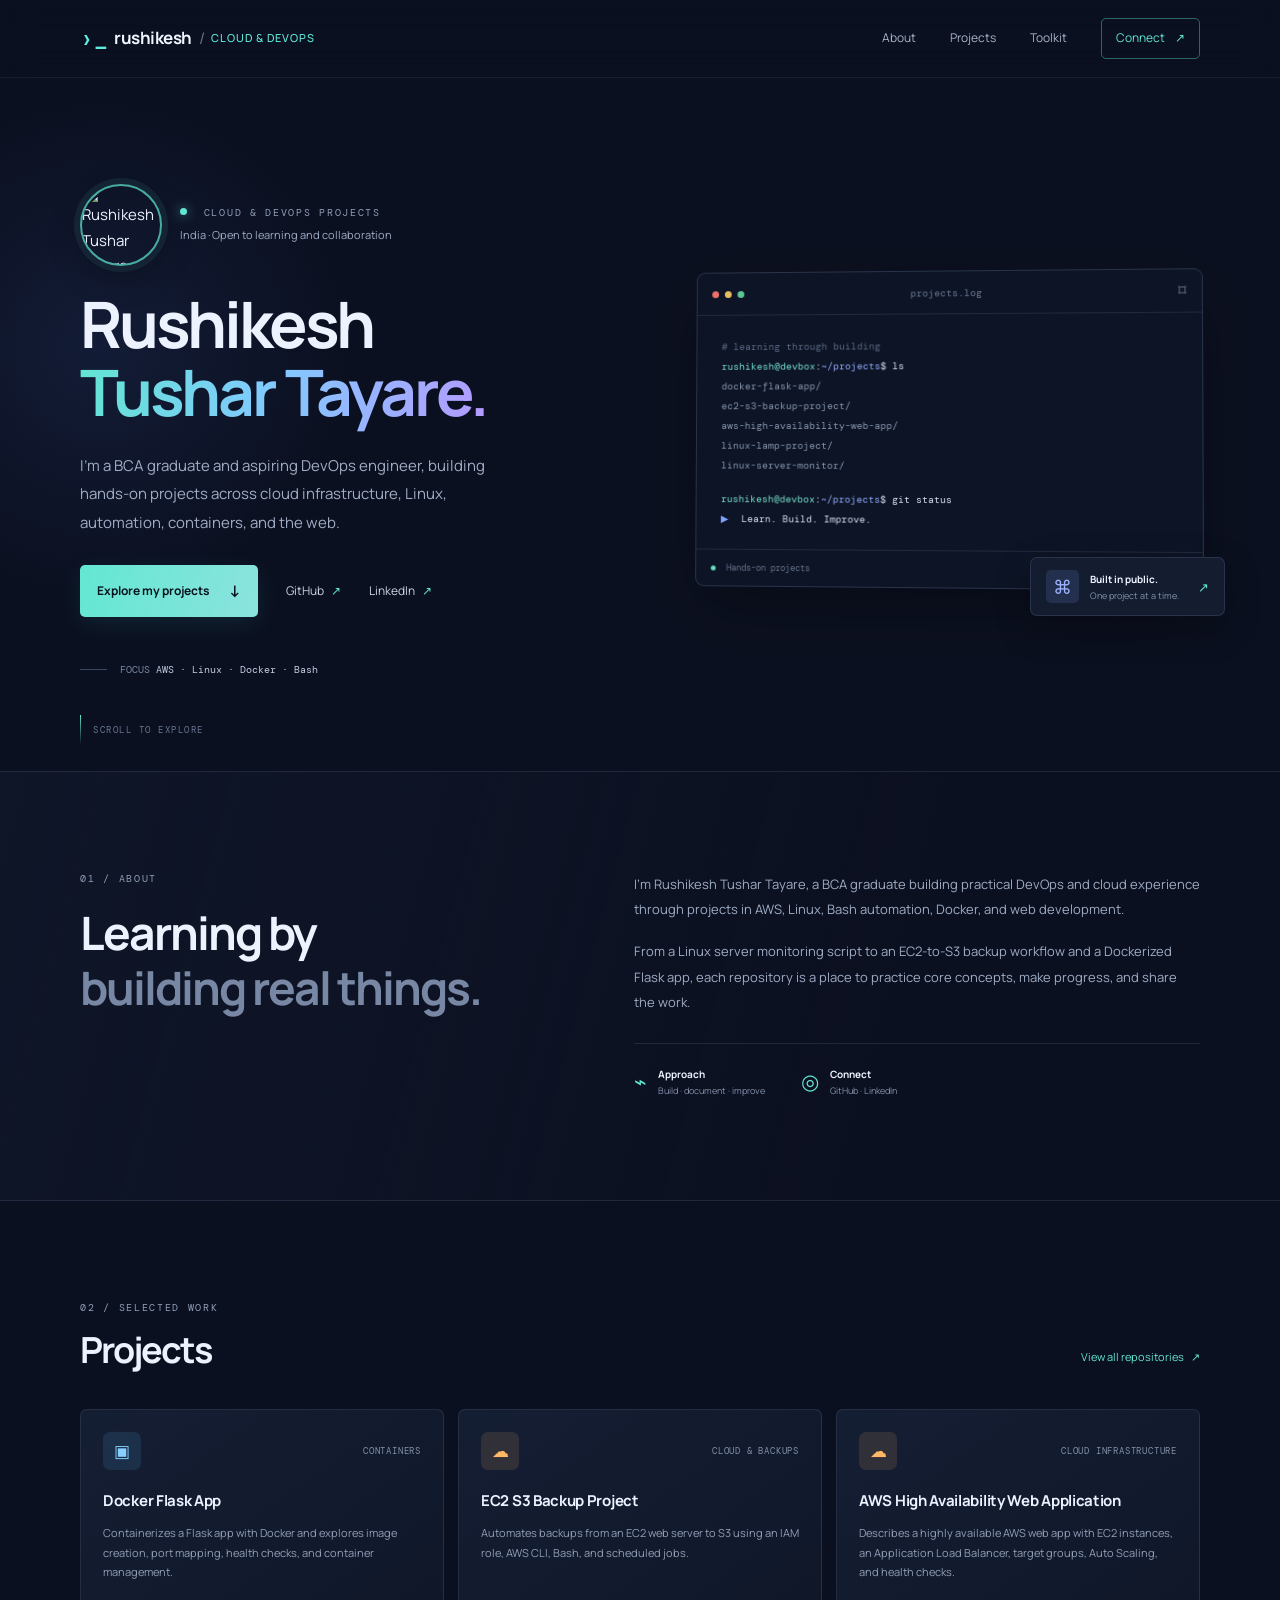
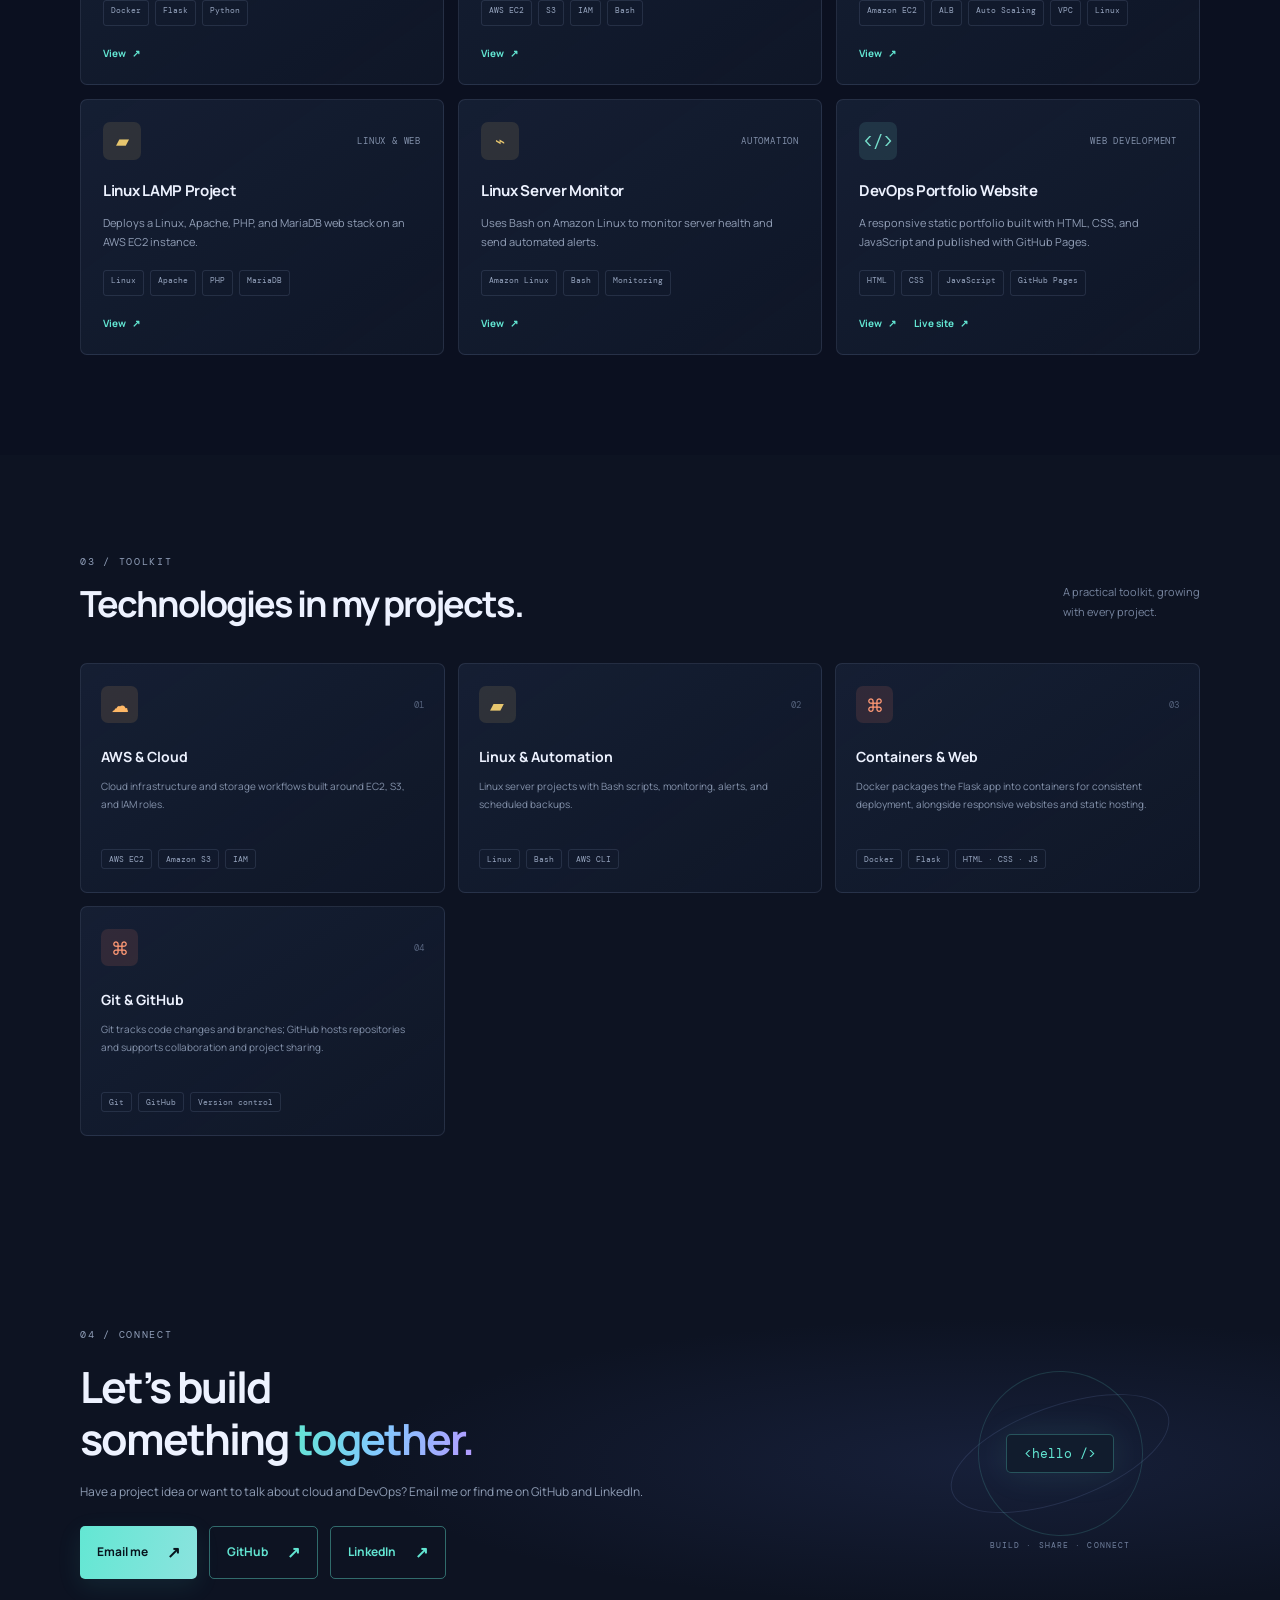
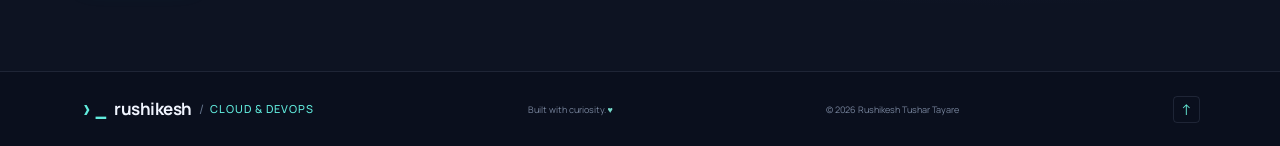
==== commit 5763db5c: "Updated portfolio" ====
--- a/index.html
+++ b/index.html
@@ -53,7 +53,7 @@
             height="88"
             fetchpriority="high">
           <div>
-            <p class="eyebrow"><span class="status-dot"></span> DEVOPS &amp; CLOUD PROJECTS</p>
+            <p class="eyebrow"><span class="status-dot"></span> CLOUD &amp; DEVOPS PROJECTS</p>
             <p class="profile-location">India <span aria-hidden="true">·</span> Open to learning and collaboration</p>
           </div>
         </div>
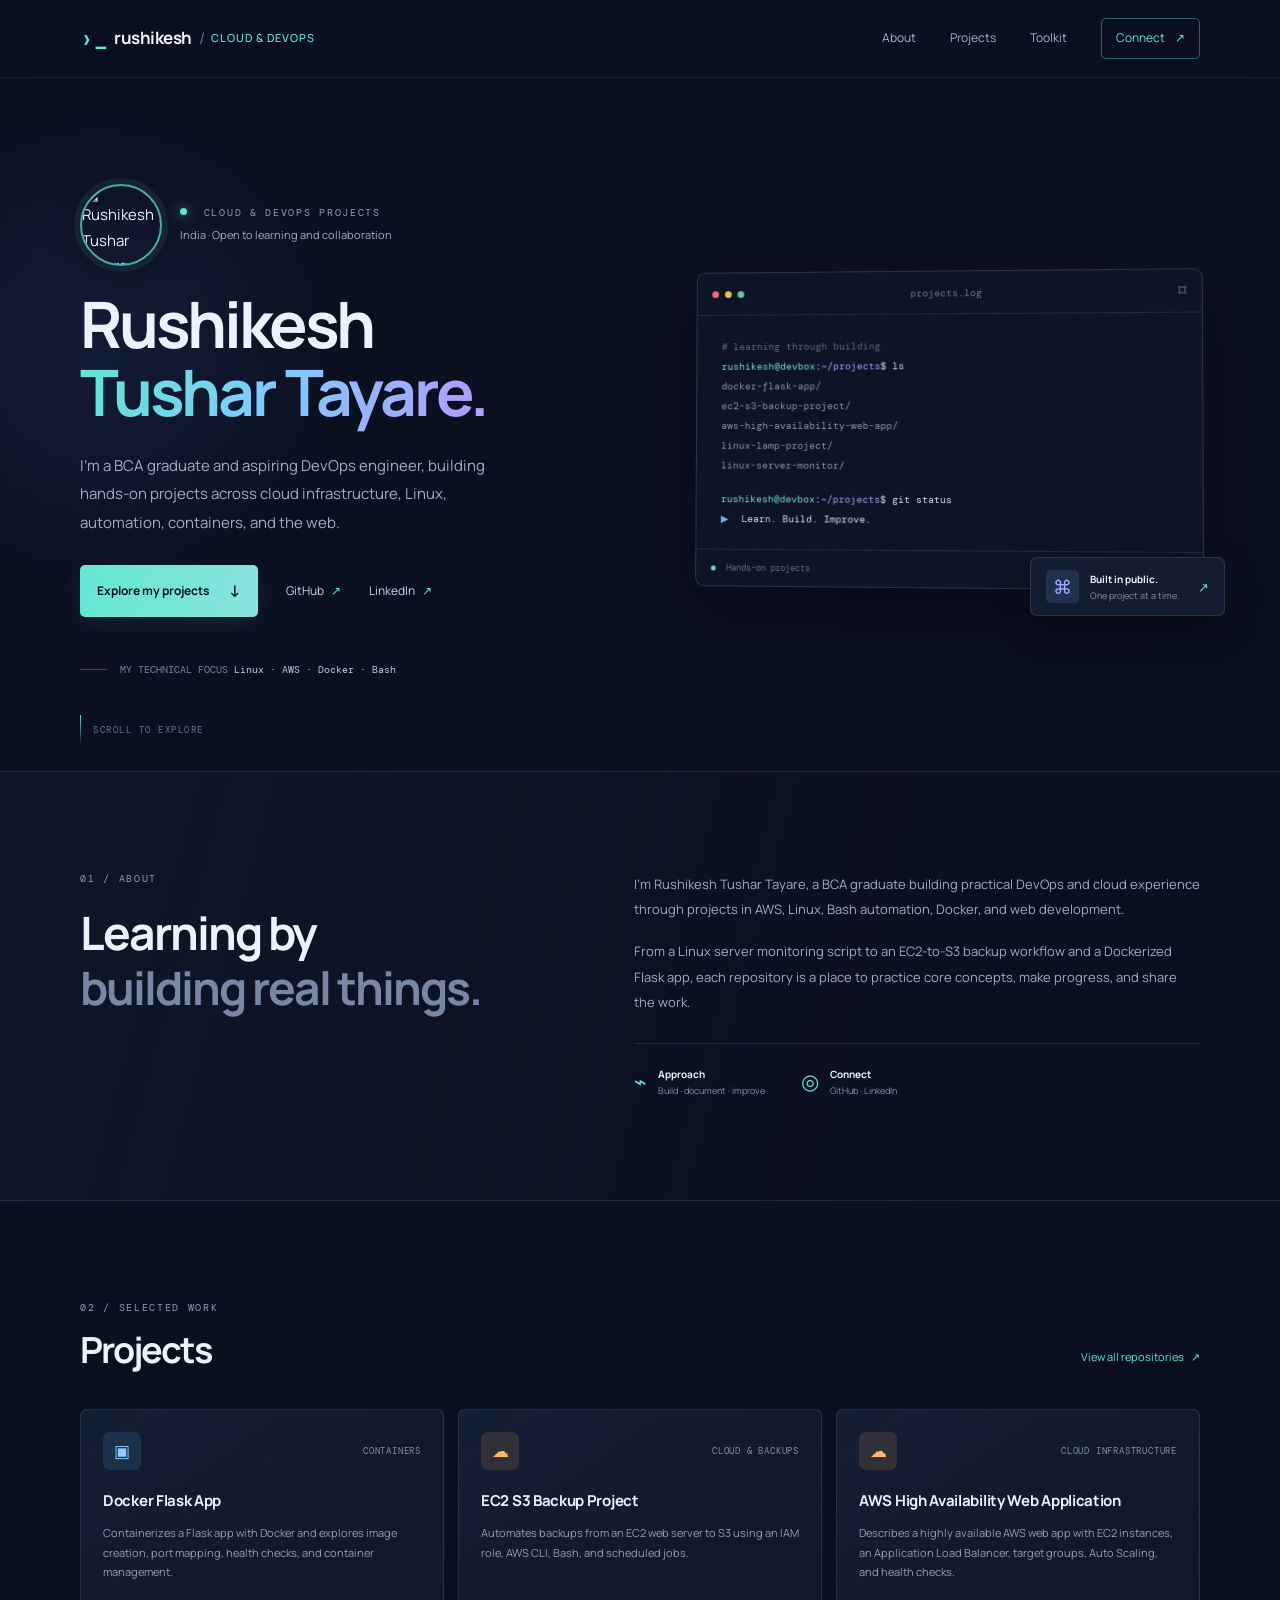
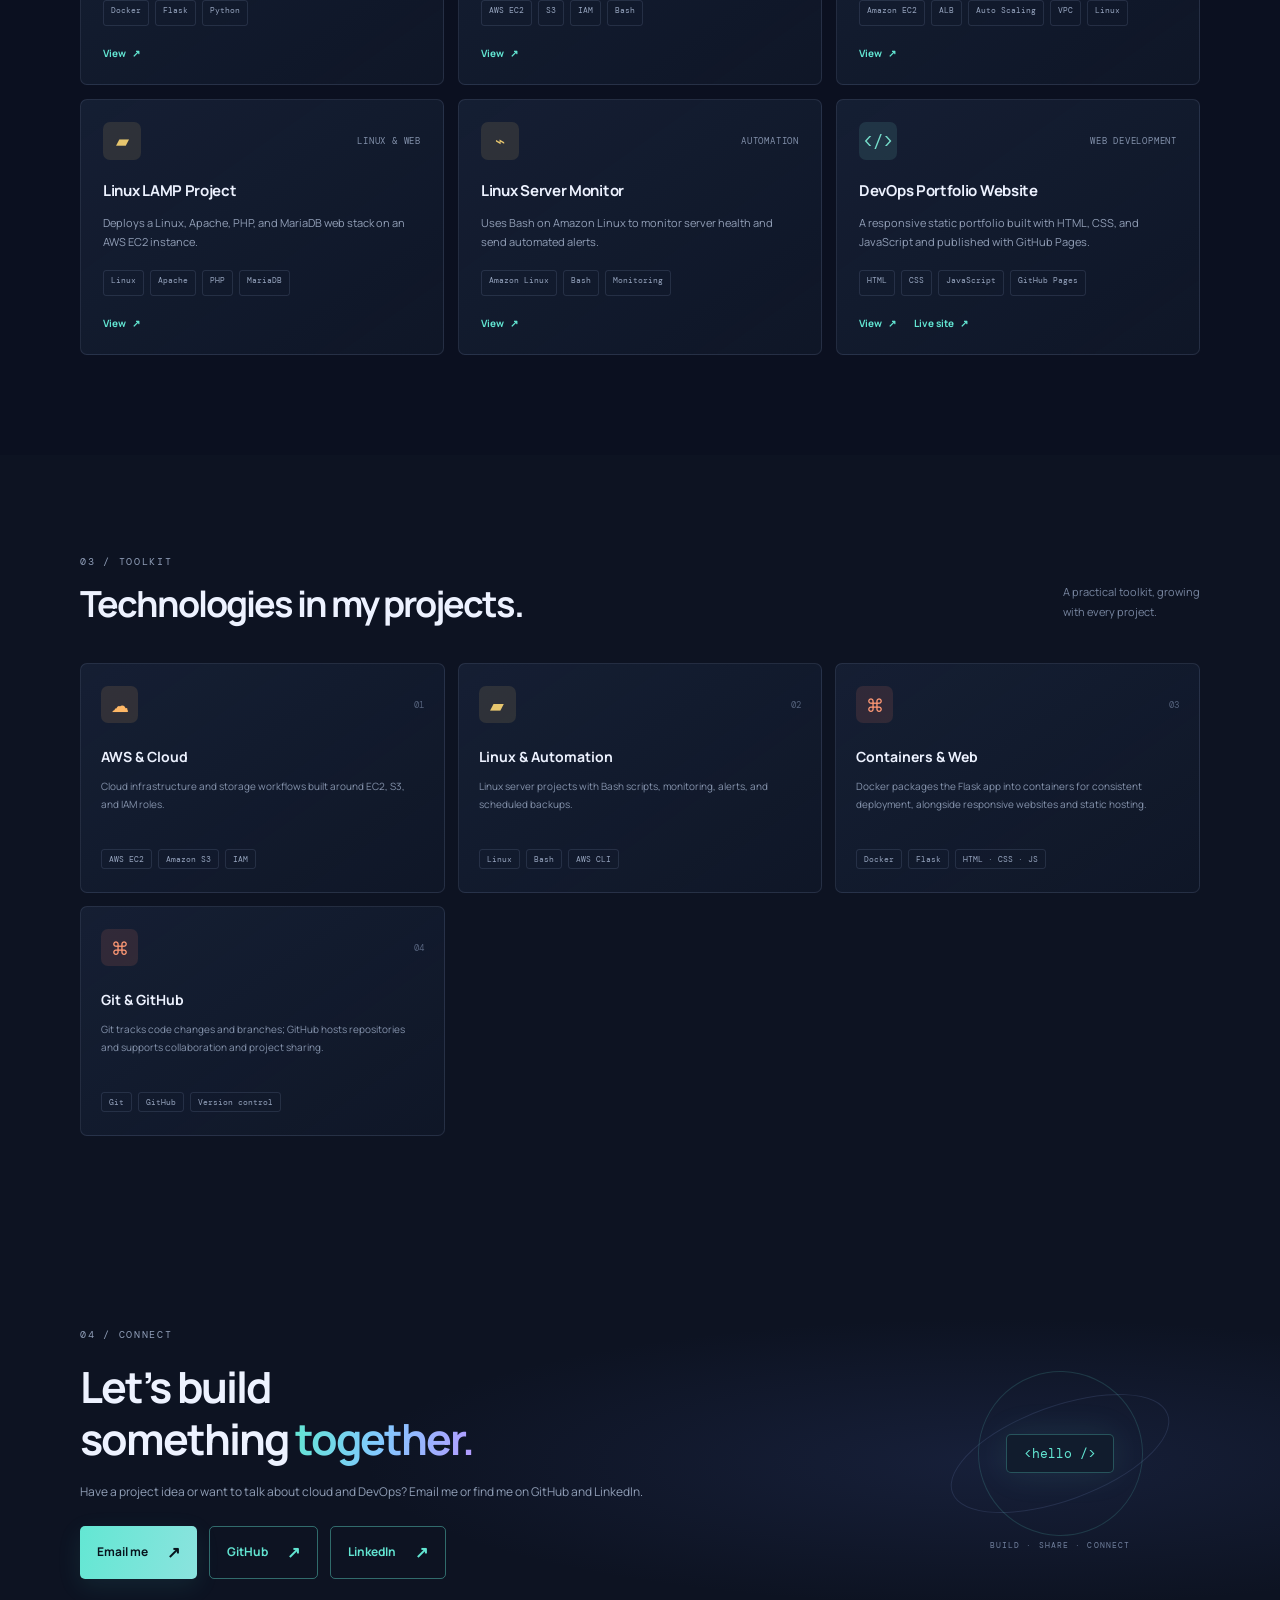
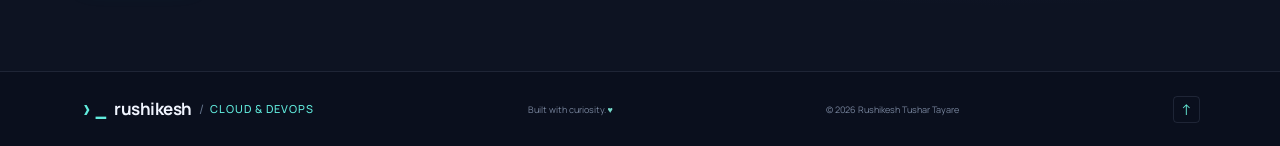
==== commit ffe41ad7: "Updated portfolio" ====
--- a/index.html
+++ b/index.html
@@ -66,7 +66,7 @@
         </div>
         <div class="hero-note">
           <span class="note-line"></span>
-          <span>FOCUS <b>AWS · Linux · Docker · Bash</b></span>
+          <span>MY TECHNICAL FOCUS <b>Linux · AWS · Docker · Bash</b></span>
         </div>
       </div>
       <div class="terminal-wrap" aria-label="Project highlights">
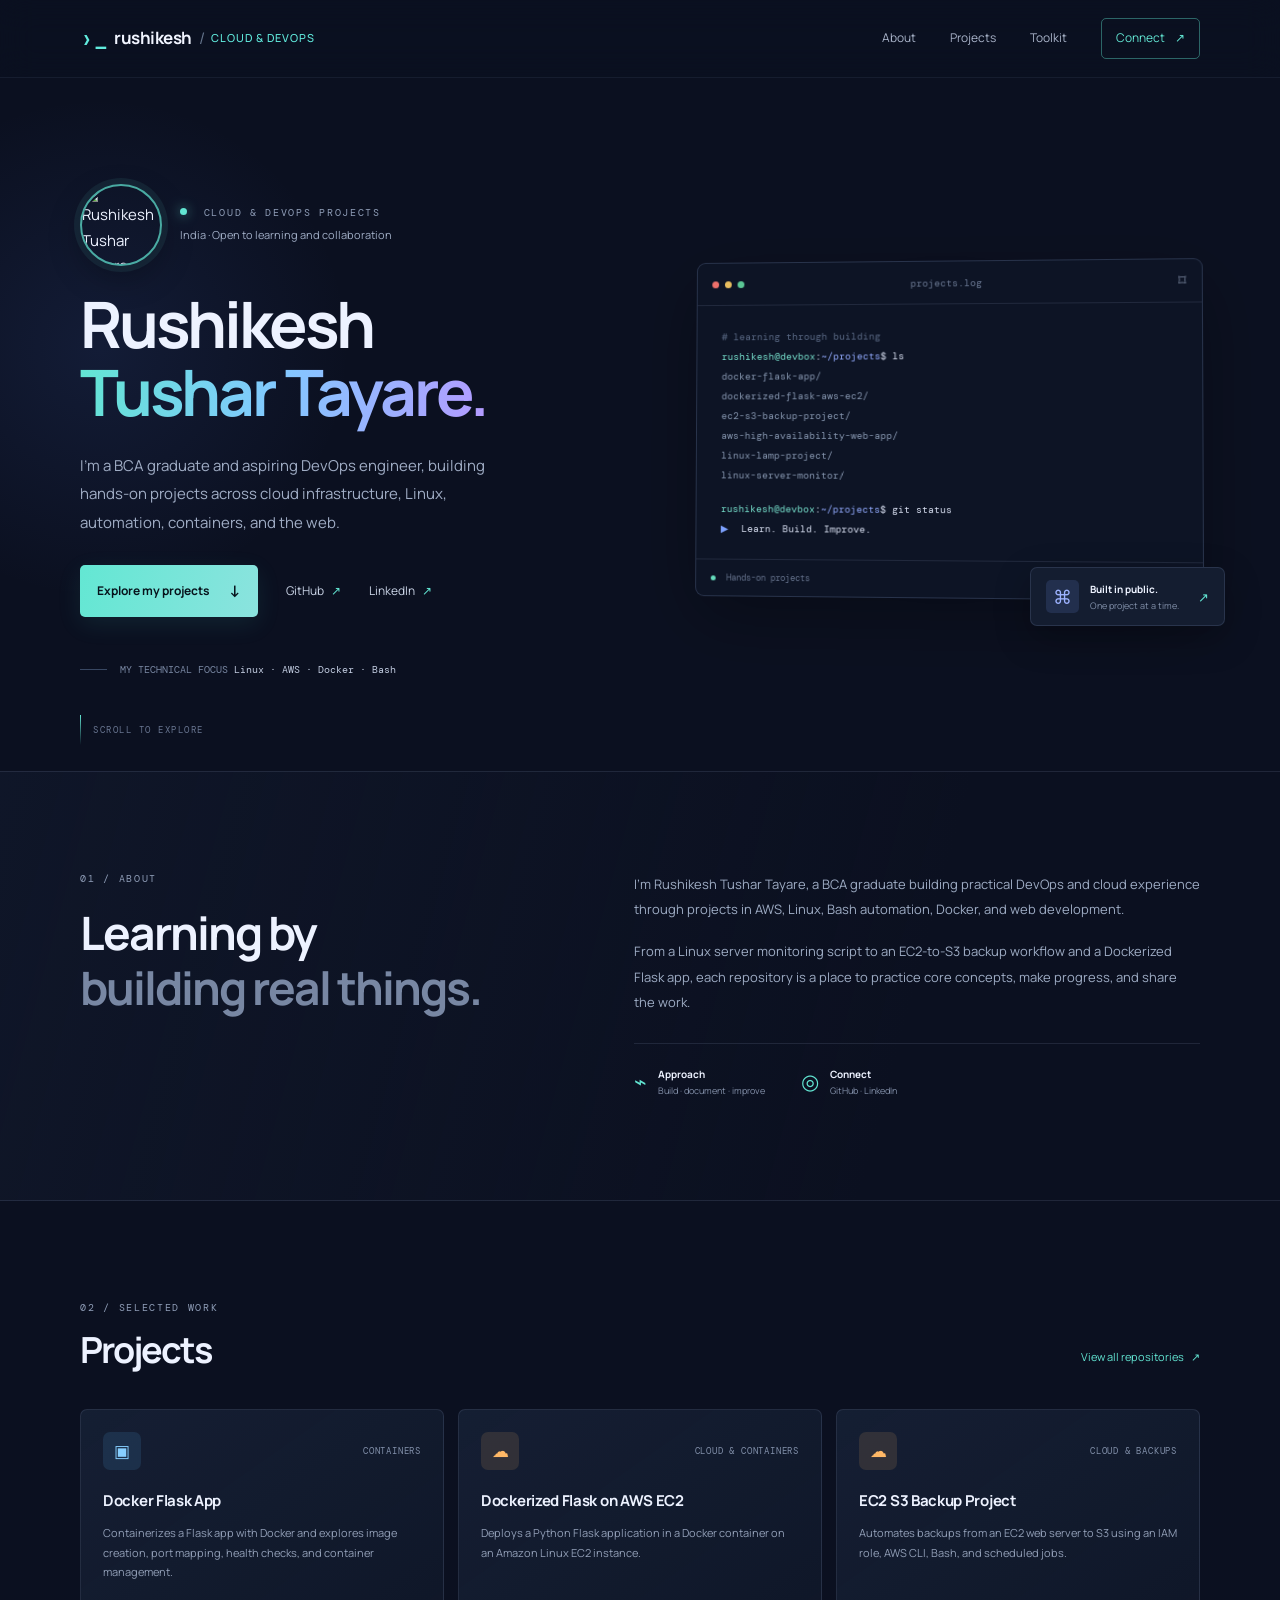
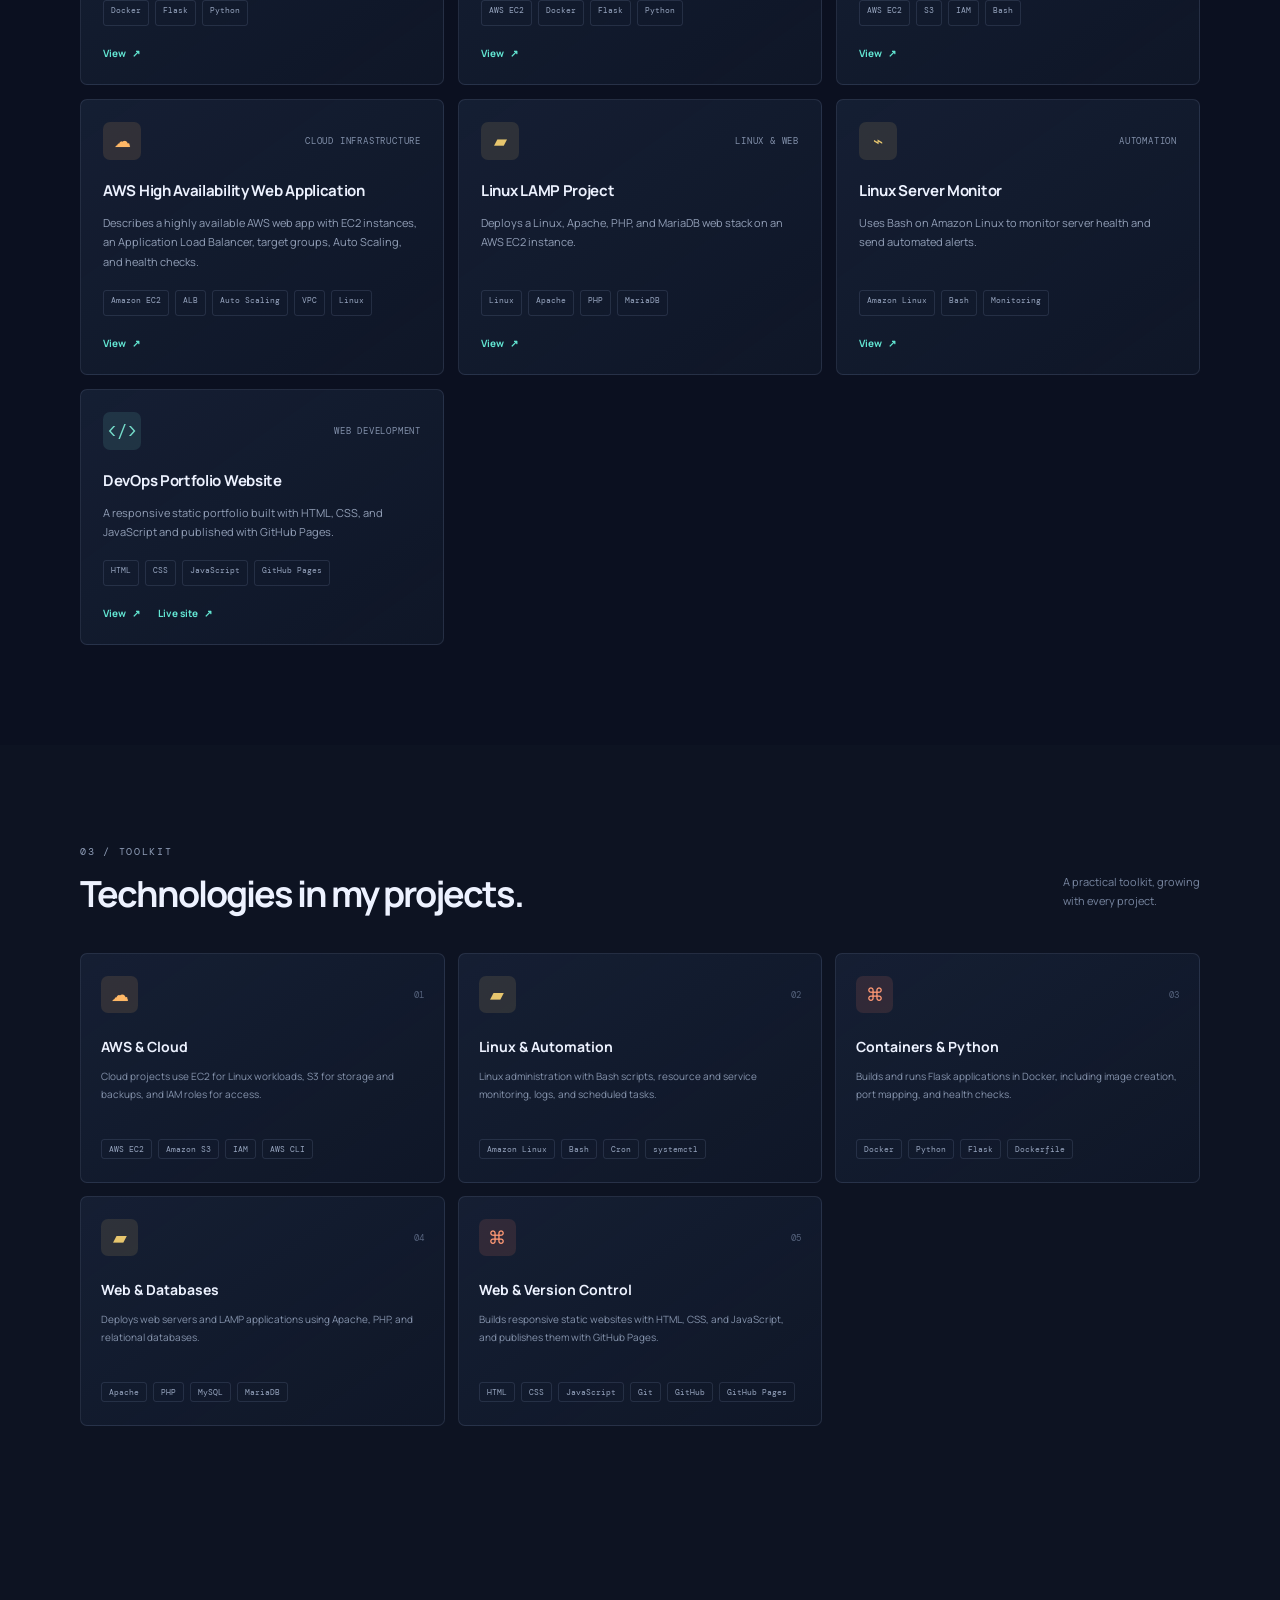
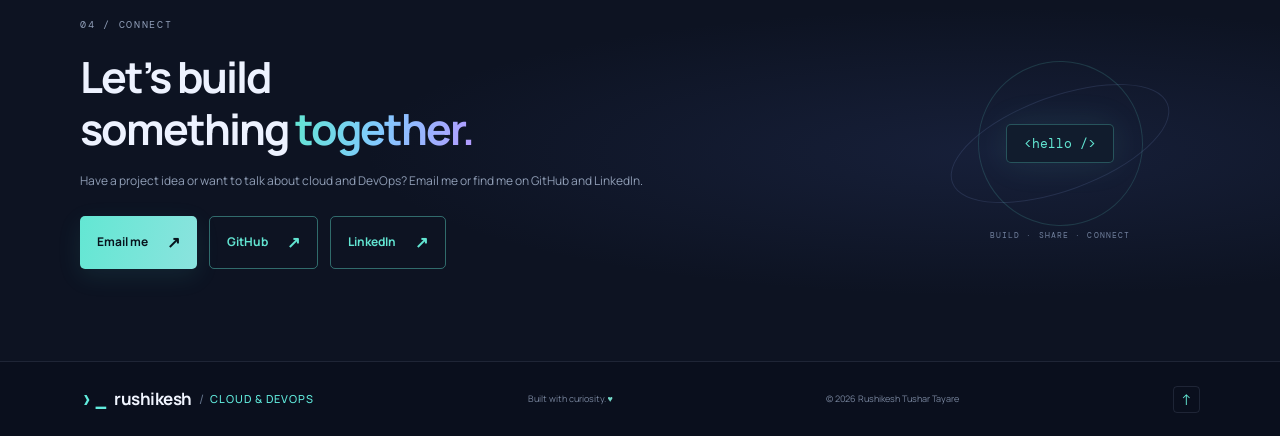
==== commit 15e94de3: "Updated Projects and Toolkit" ====
--- a/index.html
+++ b/index.html
@@ -66,7 +66,7 @@
         </div>
         <div class="hero-note">
           <span class="note-line"></span>
-          <span>MY TECHNICAL FOCUS <b>Linux · AWS · Docker · Bash</b></span>
+          <span>MY TECHNICAL FOCUS <b> Linux · AWS · Docker · Bash</b></span>
         </div>
       </div>
       <div class="terminal-wrap" aria-label="Project highlights">
@@ -81,6 +81,7 @@
             <p class="terminal-muted"># learning through building</p>
             <p><span class="prompt">rushikesh@devbox</span>:<span class="path">~/projects</span>$ ls</p>
             <p class="terminal-green">docker-flask-app/</p>
+            <p class="terminal-green">dockerized-flask-aws-ec2/</p>
             <p class="terminal-green">ec2-s3-backup-project/</p>
             <p class="terminal-green">aws-high-availability-web-app/</p>
             <p class="terminal-green">linux-lamp-project/</p>
@@ -143,6 +144,13 @@
             <a class="repo-link" href="https://github.com/RushikeshTayare/Docker-Flask-App" target="_blank" rel="noopener noreferrer" aria-label="View Docker Flask App on GitHub">View <span aria-hidden="true">↗</span></a>
           </article>
           <article class="repo-card">
+            <div class="repo-card-top"><span class="repo-icon icon-aws" aria-hidden="true">☁</span><span class="repo-category">CLOUD &amp; CONTAINERS</span></div>
+            <h3>Dockerized Flask on AWS EC2</h3>
+            <p>Deploys a Python Flask application in a Docker container on an Amazon Linux EC2 instance.</p>
+            <div class="project-stack"><span>AWS EC2</span><span>Docker</span><span>Flask</span><span>Python</span></div>
+            <a class="repo-link" href="https://github.com/RushikeshTayare/dockerized-flask-aws-ec2" target="_blank" rel="noopener noreferrer" aria-label="View Dockerized Flask on AWS EC2 on GitHub">View <span aria-hidden="true">↗</span></a>
+          </article>
+          <article class="repo-card">
             <div class="repo-card-top"><span class="repo-icon icon-aws" aria-hidden="true">☁</span><span class="repo-category">CLOUD &amp; BACKUPS</span></div>
             <h3>EC2 S3 Backup Project</h3>
             <p>Automates backups from an EC2 web server to S3 using an IAM role, AWS CLI, Bash, and scheduled jobs.</p>
@@ -197,26 +205,32 @@
           <article class="skill-card">
             <div class="skill-top"><span class="skill-icon icon-aws" aria-hidden="true">☁</span><span class="skill-index">01</span></div>
             <h3>AWS &amp; Cloud</h3>
-            <p>Cloud infrastructure and storage workflows built around EC2, S3, and IAM roles.</p>
-            <div class="skill-tags"><span>AWS EC2</span><span>Amazon S3</span><span>IAM</span></div>
+            <p>Cloud projects use EC2 for Linux workloads, S3 for storage and backups, and IAM roles for access.</p>
+            <div class="skill-tags"><span>AWS EC2</span><span>Amazon S3</span><span>IAM</span><span>AWS CLI</span></div>
           </article>
           <article class="skill-card">
             <div class="skill-top"><span class="skill-icon icon-linux" aria-hidden="true">▰</span><span class="skill-index">02</span></div>
             <h3>Linux &amp; Automation</h3>
-            <p>Linux server projects with Bash scripts, monitoring, alerts, and scheduled backups.</p>
-            <div class="skill-tags"><span>Linux</span><span>Bash</span><span>AWS CLI</span></div>
+            <p>Linux administration with Bash scripts, resource and service monitoring, logs, and scheduled tasks.</p>
+            <div class="skill-tags"><span>Amazon Linux</span><span>Bash</span><span>Cron</span><span>systemctl</span></div>
           </article>
           <article class="skill-card">
             <div class="skill-top"><span class="skill-icon icon-git" aria-hidden="true">⌘</span><span class="skill-index">03</span></div>
-            <h3>Containers &amp; Web</h3>
-            <p>Docker packages the Flask app into containers for consistent deployment, alongside responsive websites and static hosting.</p>
-            <div class="skill-tags"><span>Docker</span><span>Flask</span><span>HTML · CSS · JS</span></div>
-          </article>
-          <article class="skill-card">
-            <div class="skill-top"><span class="skill-icon icon-git" aria-hidden="true">⌘</span><span class="skill-index">04</span></div>
-            <h3>Git &amp; GitHub</h3>
-            <p>Git tracks code changes and branches; GitHub hosts repositories and supports collaboration and project sharing.</p>
-            <div class="skill-tags"><span>Git</span><span>GitHub</span><span>Version control</span></div>
+            <h3>Containers &amp; Python</h3>
+            <p>Builds and runs Flask applications in Docker, including image creation, port mapping, and health checks.</p>
+            <div class="skill-tags"><span>Docker</span><span>Python</span><span>Flask</span><span>Dockerfile</span></div>
+          </article>
+          <article class="skill-card">
+            <div class="skill-top"><span class="skill-icon icon-linux" aria-hidden="true">▰</span><span class="skill-index">04</span></div>
+            <h3>Web &amp; Databases</h3>
+            <p>Deploys web servers and LAMP applications using Apache, PHP, and relational databases.</p>
+            <div class="skill-tags"><span>Apache</span><span>PHP</span><span>MySQL</span><span>MariaDB</span></div>
+          </article>
+          <article class="skill-card">
+            <div class="skill-top"><span class="skill-icon icon-git" aria-hidden="true">⌘</span><span class="skill-index">05</span></div>
+            <h3>Web &amp; Version Control</h3>
+            <p>Builds responsive static websites with HTML, CSS, and JavaScript, and publishes them with GitHub Pages.</p>
+            <div class="skill-tags"><span>HTML</span><span>CSS</span><span>JavaScript</span><span>Git</span><span>GitHub</span><span>GitHub Pages</span></div>
           </article>
         </div>
       </div>
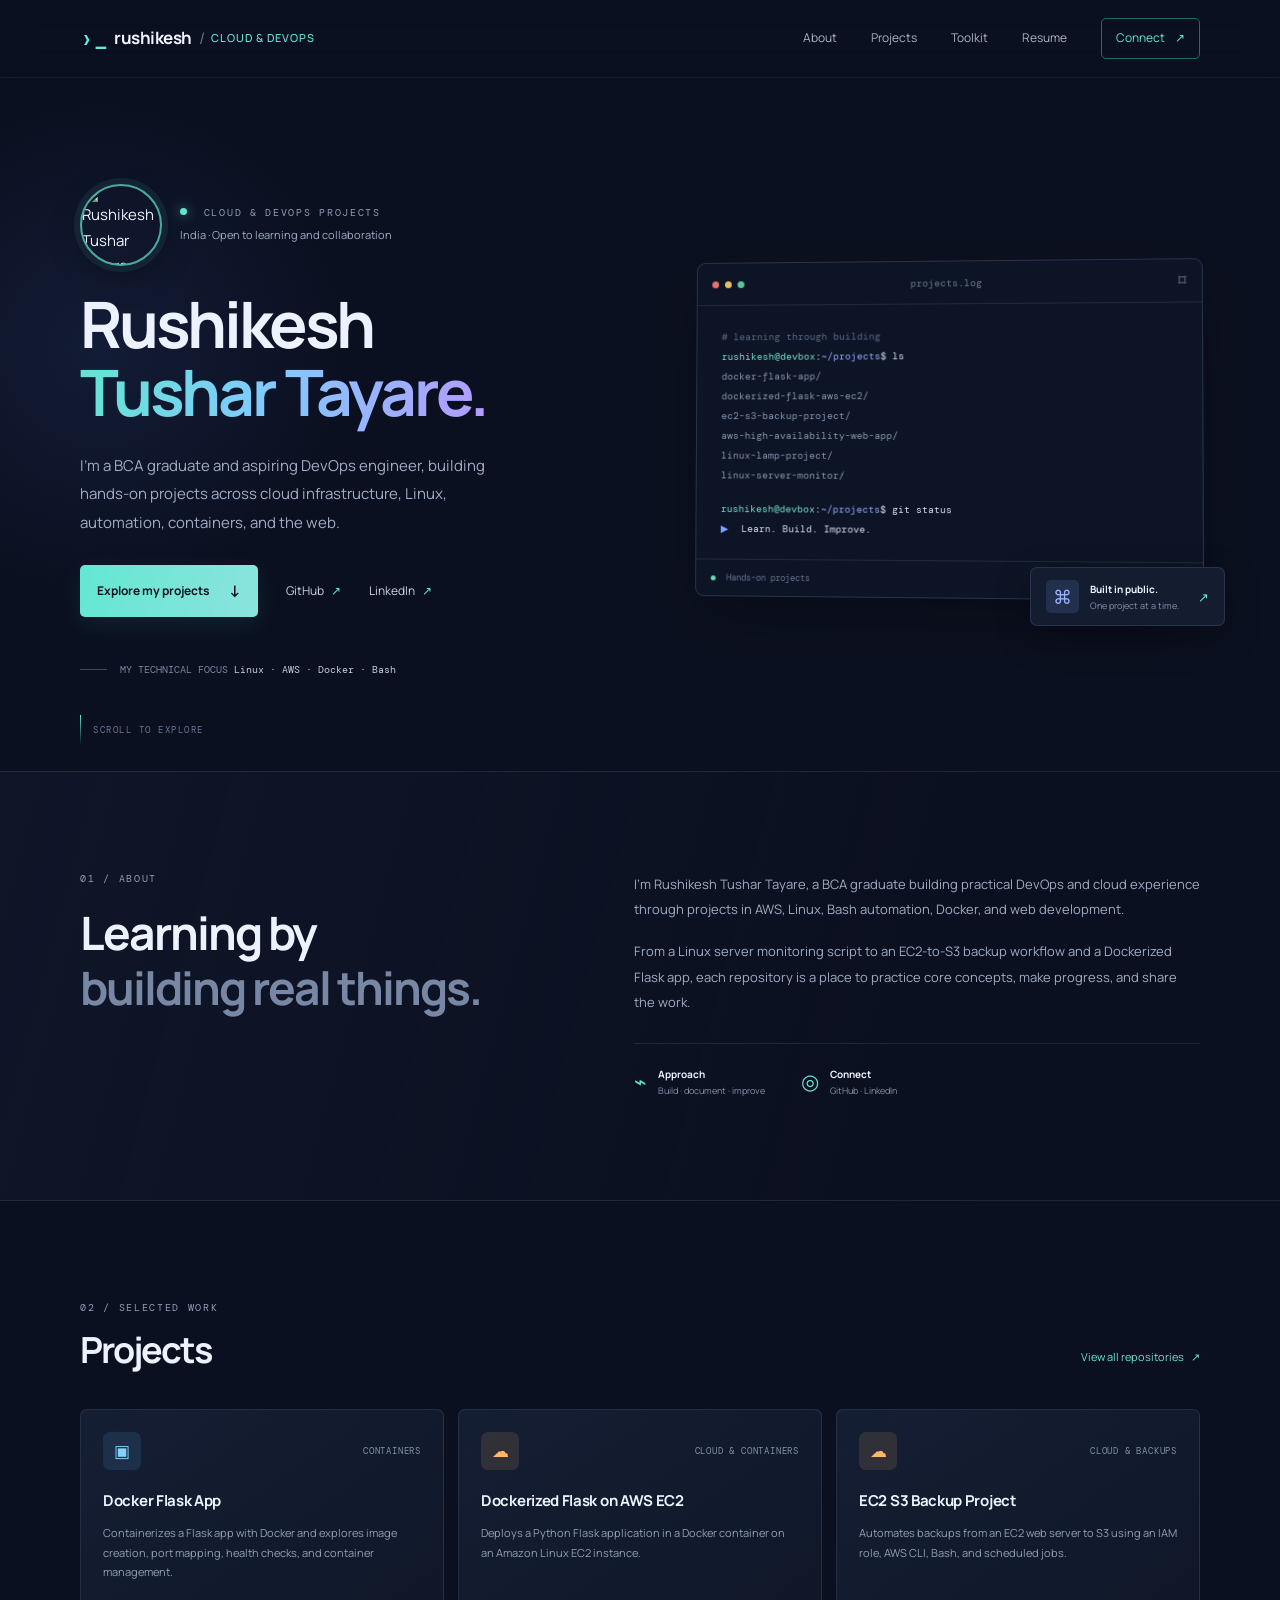
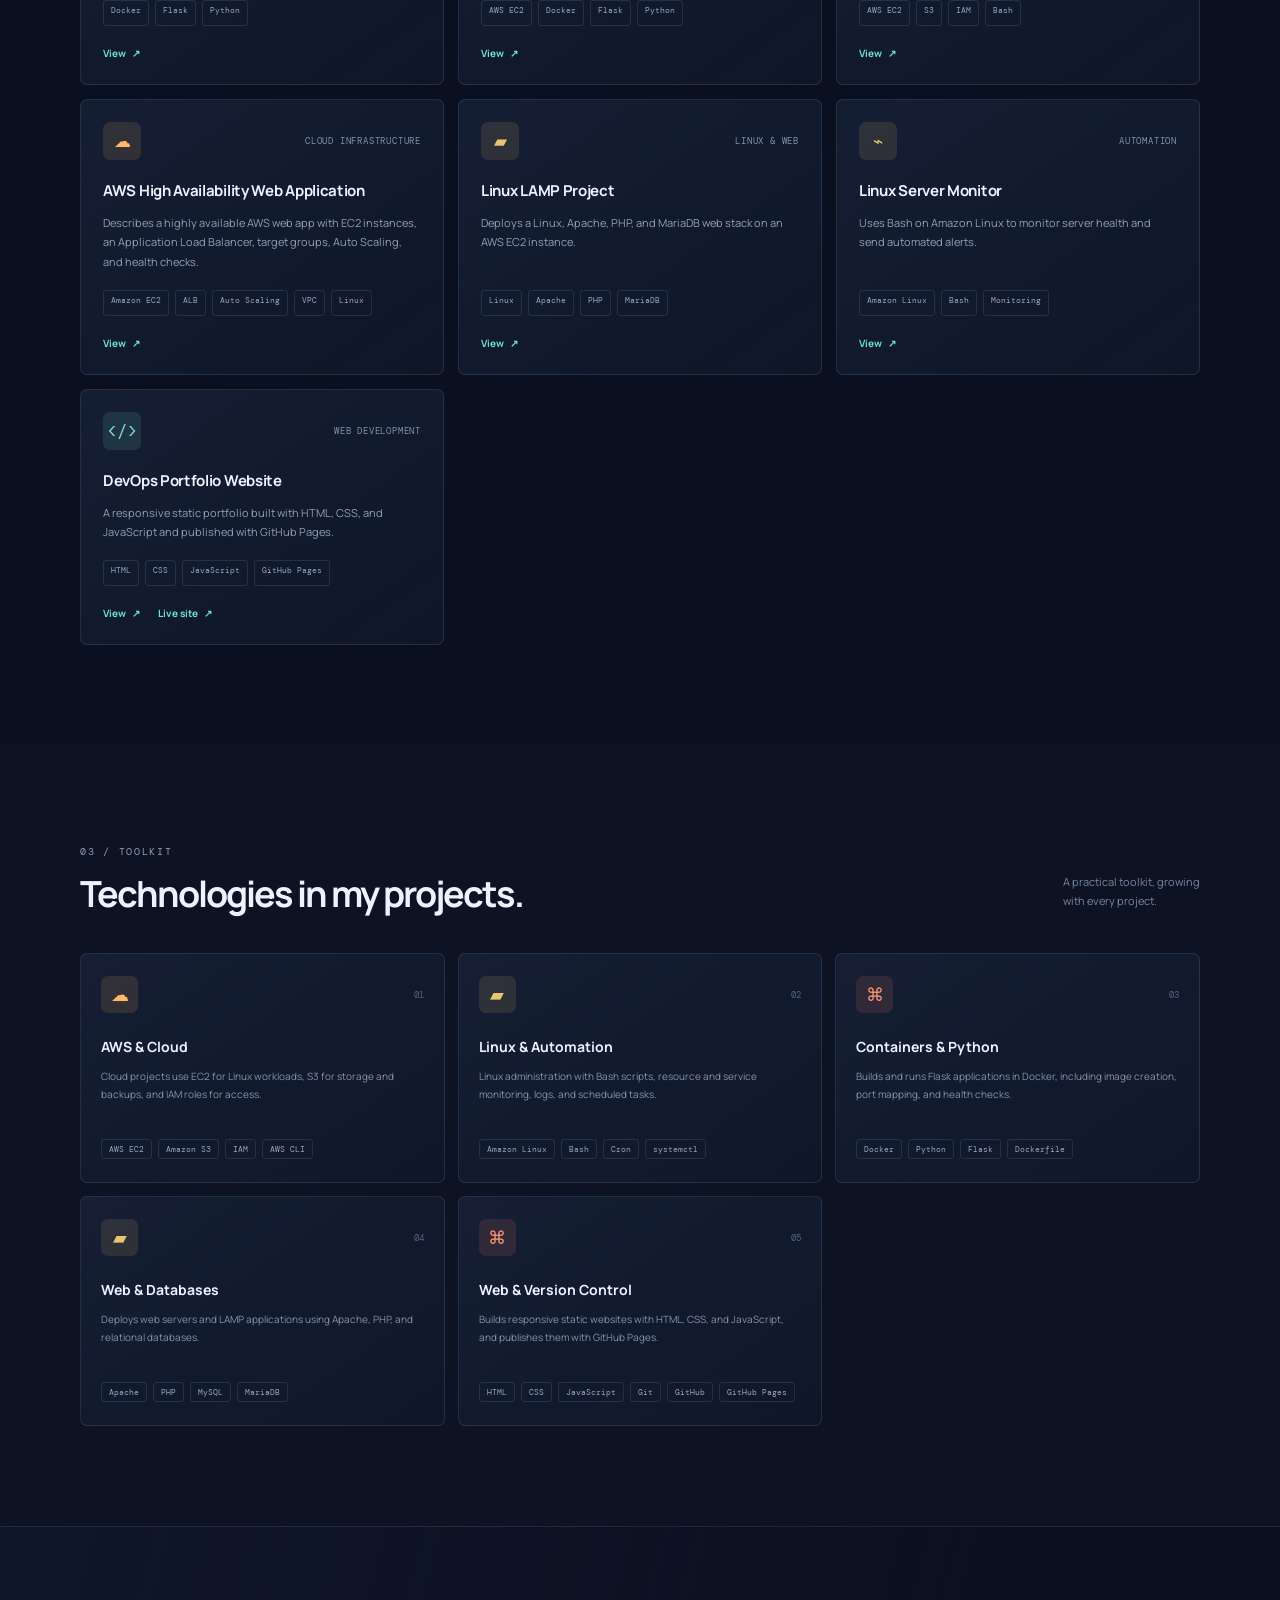
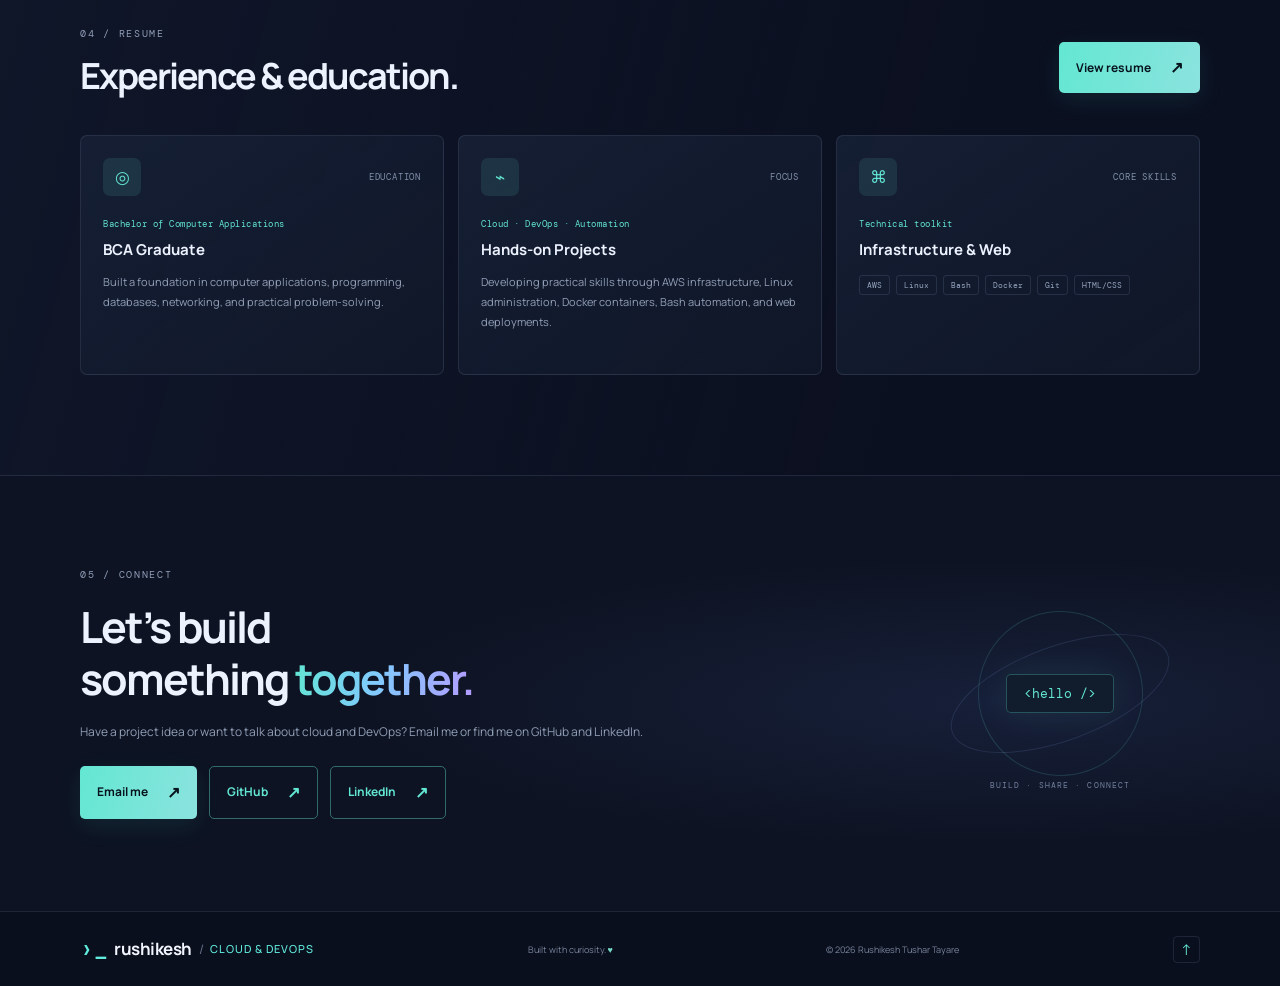
==== commit a0631d0a: "Add Resume Section" ====
--- a/index.html
+++ b/index.html
@@ -4,12 +4,14 @@
   <meta charset="utf-8">
   <meta name="viewport" content="width=device-width, initial-scale=1">
   <meta name="theme-color" content="#0b1020">
-  <meta name="description" content="Explore the DevOps, cloud, Linux, and web development projects of Rushikesh Tushar Tayare.">
+  <meta name="description" content="Explore Rushikesh Tayare's Cloud and DevOps portfolio, featuring AWS, Linux, Docker, Kubernetes, Terraform, CI/CD and hands-on projects.">
+  <meta name="robots" content="index, follow">
+  <link rel="canonical" href="https://rushikeshtayare.in/">
   <meta property="og:type" content="website">
   <meta property="og:title" content="Rushikesh Tushar Tayare | DevOps &amp; Cloud Projects">
   <meta property="og:description" content="Hands-on projects in AWS, Linux, Docker, automation, and web development.">
   <meta property="og:image" content="https://avatars.githubusercontent.com/u/154408357?v=4">
-  <title>Rushikesh Tushar Tayare | DevOps &amp; Cloud Projects</title>
+  <title>Rushikesh Tayare | Cloud &amp; DevOps Engineer Portfolio</title>
   <link rel="icon" type="image/png" href="favicon.png">
   <link rel="apple-touch-icon" href="favicon.png">
   <link rel="preconnect" href="https://fonts.googleapis.com">
@@ -36,6 +38,7 @@
         <a href="#about">About</a>
         <a href="#projects">Projects</a>
         <a href="#skills">Toolkit</a>
+        <a href="#resume">Resume</a>
         <a class="nav-cta" href="#contact">Connect <span aria-hidden="true">↗</span></a>
       </div>
     </nav>
@@ -236,10 +239,60 @@
       </div>
     </section>
 
+    <section class="section resume-section" id="resume">
+      <div class="shell">
+        <div class="section-heading">
+          <div>
+            <p class="eyebrow">04 / RESUME</p>
+            <h2>Experience &amp; education.</h2>
+          </div>
+          <div class="resume-actions">
+            <a class="button button-primary" href="resume.html" target="_blank" rel="noopener noreferrer">View resume <span aria-hidden="true">↗</span></a>
+          </div>
+        </div>
+        <div class="resume-grid">
+          <article class="resume-card">
+            <div class="resume-card-heading">
+              <span class="resume-icon" aria-hidden="true">◎</span>
+              <span class="resume-category">EDUCATION</span>
+            </div>
+            <p class="resume-date">Bachelor of Computer Applications</p>
+            <h3>BCA Graduate</h3>
+            <p>Built a foundation in computer applications, programming, databases, networking, and practical problem-solving.</p>
+          </article>
+          <article class="resume-card">
+            <div class="resume-card-heading">
+              <span class="resume-icon" aria-hidden="true">⌁</span>
+              <span class="resume-category">FOCUS</span>
+            </div>
+            <p class="resume-date">Cloud · DevOps · Automation</p>
+            <h3>Hands-on Projects</h3>
+            <p>Developing practical skills through AWS infrastructure, Linux administration, Docker containers, Bash automation, and web deployments.</p>
+          </article>
+          <article class="resume-card">
+            <div class="resume-card-heading">
+              <span class="resume-icon" aria-hidden="true">⌘</span>
+              <span class="resume-category">CORE SKILLS</span>
+            </div>
+            <p class="resume-date">Technical toolkit</p>
+            <h3>Infrastructure &amp; Web</h3>
+            <div class="skill-tags resume-tags">
+              <span>AWS</span>
+              <span>Linux</span>
+              <span>Bash</span>
+              <span>Docker</span>
+              <span>Git</span>
+              <span>HTML/CSS</span>
+            </div>
+          </article>
+        </div>
+      </div>
+    </section>
+
     <section class="contact-section" id="contact">
       <div class="shell contact-inner">
         <div>
-          <p class="eyebrow">04 / CONNECT</p>
+          <p class="eyebrow">05 / CONNECT</p>
           <h2>Let’s build<br>something <span class="gradient-text">together.</span></h2>
           <p>Have a project idea or want to talk about cloud and DevOps? Email me or find me on GitHub and LinkedIn.</p>
           <div class="contact-links">
--- a/portfolio.css
+++ b/portfolio.css
@@ -158,6 +158,79 @@
   background: rgba(98, 229, 210, .08);
 }
 
+.resume-section {
+  border-top: 1px solid var(--line);
+  border-bottom: 1px solid var(--line);
+  background: linear-gradient(105deg, rgba(20, 29, 50, .48), transparent 72%), #0b1020;
+}
+
+.resume-actions {
+  display: flex;
+  align-items: center;
+  margin-bottom: 4px;
+}
+
+.resume-grid {
+  display: grid;
+  grid-template-columns: repeat(3, minmax(0, 1fr));
+  gap: 14px;
+}
+
+.resume-card {
+  min-height: 240px;
+  padding: 22px;
+  border: 1px solid var(--line);
+  border-radius: 7px;
+  background: linear-gradient(145deg, rgba(22, 32, 53, .92), rgba(16, 24, 41, .8));
+}
+
+.resume-card-heading {
+  display: flex;
+  align-items: center;
+  justify-content: space-between;
+  margin-bottom: 22px;
+}
+
+.resume-icon {
+  display: grid;
+  width: 38px;
+  height: 38px;
+  place-items: center;
+  border-radius: 7px;
+  color: var(--cyan);
+  background: rgba(98, 229, 210, .11);
+  font-size: 17px;
+}
+
+.resume-category {
+  color: #8290aa;
+  font: 9px var(--mono);
+  letter-spacing: .8px;
+}
+
+.resume-date {
+  margin: 0 0 7px;
+  color: var(--cyan);
+  font: 9px var(--mono);
+  letter-spacing: .5px;
+}
+
+.resume-card h3 {
+  margin: 0 0 9px;
+  font-size: 15px;
+}
+
+.resume-card > p:not(.resume-date) {
+  margin: 0;
+  color: #929fb7;
+  font-size: 11px;
+  line-height: 1.8;
+}
+
+.resume-tags {
+  margin-top: 12px;
+}
+
 a:focus-visible,
 button:focus-visible {
   outline: 2px solid var(--cyan);
@@ -168,6 +241,10 @@
   .repo-grid {
     grid-template-columns: repeat(2, minmax(0, 1fr));
   }
+
+  .resume-grid {
+    grid-template-columns: repeat(2, minmax(0, 1fr));
+  }
 }
 
 @media (max-width: 600px) {
@@ -193,6 +270,14 @@
 
   .repo-grid {
     grid-template-columns: 1fr;
+  }
+
+  .resume-grid {
+    grid-template-columns: 1fr;
+  }
+
+  .resume-section .section-heading {
+    align-items: flex-start;
   }
 }
 
